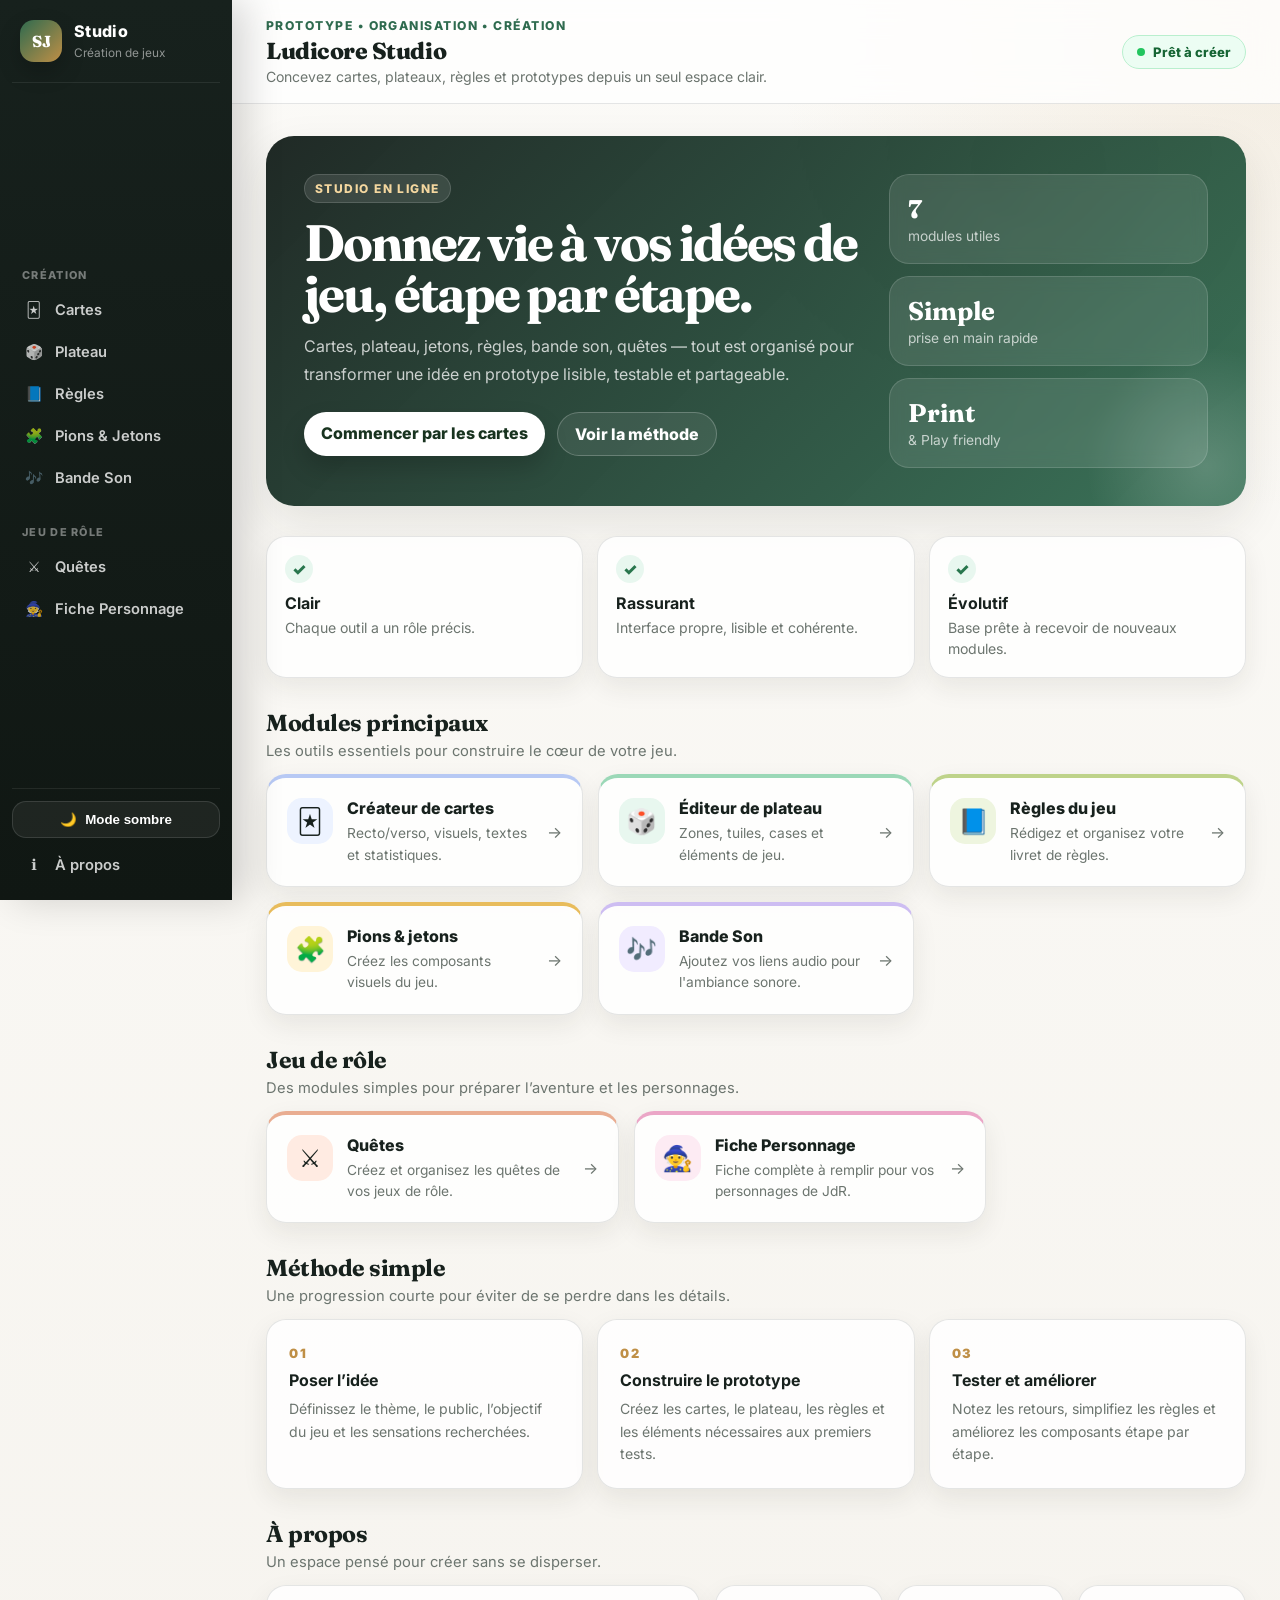
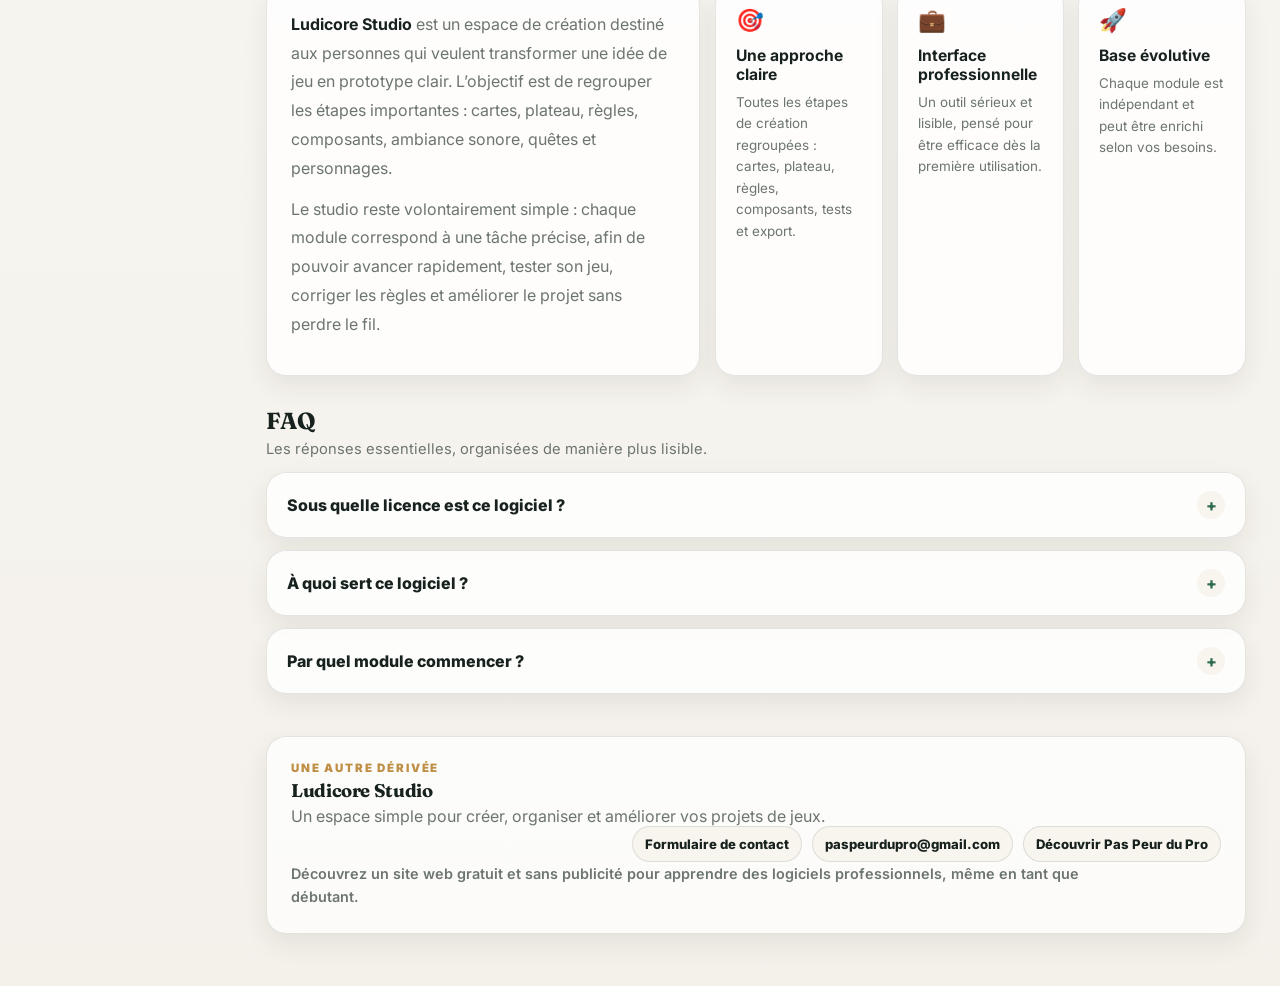
==== index.html @ c70ded51 "Update index.html" ====
<!DOCTYPE html>
<html lang="fr">
<head>
  <meta charset="UTF-8" />
  <meta name="viewport" content="width=device-width, initial-scale=1.0" />
  <title>Ludicore Studio</title>
  <link rel="preconnect" href="https://fonts.googleapis.com">
  <link rel="preconnect" href="https://fonts.gstatic.com" crossorigin>
  <link href="https://fonts.googleapis.com/css2?family=Inter:wght@400;500;600;700;800&family=Fraunces:opsz,wght@9..144,700;9..144,800&display=swap" rel="stylesheet">
  <link rel="stylesheet" href="styles.css" />
  <meta name="google-site-verification" content="kxkJMP9SgLSAZw9FmZPAkuLlCYg9wTXwpLGM2TzsNGc" />

</head>
<body>
  <div class="app-shell">
    <aside class="sidebar" aria-label="Navigation principale">
      <div class="sidebar-brand">
        <div class="brand-mark">SJ</div>
        <div>
          <span class="brand-label">Studio</span>
          <small>Création de jeux</small>
        </div>
      </div>

      <nav class="sidebar-nav">
        <span class="nav-label">Création</span>
        <a href="carte.html" class="nav-item"><span class="nav-icon">🃏</span><span>Cartes</span></a>
        <a href="Map.html" class="nav-item"><span class="nav-icon">🎲</span><span>Plateau</span></a>
        <a href="rules.html" class="nav-item"><span class="nav-icon">📘</span><span>Règles</span></a>
        <a href="token.html" class="nav-item"><span class="nav-icon">🧩</span><span>Pions & Jetons</span></a>
        <a href="sound.html" class="nav-item"><span class="nav-icon">🎶</span><span>Bande Son</span></a>

        <span class="nav-label nav-label-spaced">Jeu de rôle</span>
        <a href="quest.html" class="nav-item"><span class="nav-icon">⚔️</span><span>Quêtes</span></a>
        <a href="fiche_perso.html" class="nav-item"><span class="nav-icon">🧙</span><span>Fiche Personnage</span></a>
      </nav>

      <div class="sidebar-footer">
        <button class="theme-toggle" id="themeToggle" type="button" aria-label="Changer de thème">
          <span class="theme-toggle-icon">🌙</span>
          <span class="theme-toggle-text">Mode sombre</span>
        </button>
        <a href="#aboutSection" class="nav-item nav-item-footer"><span class="nav-icon">ℹ️</span><span>À propos</span></a>
      </div>
    </aside>

    <div class="main-area">
      <header class="topbar">
        <div class="topbar-left">
          <p class="topbar-kicker">Prototype • Organisation • Création</p>
          <h1 class="topbar-title">Ludicore Studio</h1>
          <p class="topbar-sub">Concevez cartes, plateaux, règles et prototypes depuis un seul espace clair.</p>
        </div>
        <div class="topbar-right">
          <div class="status-pill"><span class="status-dot"></span>Prêt à créer</div>
        </div>
      </header>

      <main class="workspace">
        <section class="hero-strip reveal">
          <div class="hero-text">
            <span class="eyebrow">Studio en ligne</span>
            <h2>Donnez vie à vos idées de jeu, étape par étape.</h2>
            <p>Cartes, plateau, jetons, règles, bande son, quêtes — tout est organisé pour transformer une idée en prototype lisible, testable et partageable.</p>
            <div class="hero-actions">
              <a href="carte.html" class="btn btn-primary">Commencer par les cartes</a>
              <a href="#methodSection" class="btn btn-secondary">Voir la méthode</a>
            </div>
          </div>
          <div class="hero-panel" aria-label="Résumé du studio">
            <div class="hero-panel-card">
              <strong>7</strong>
              <span>modules utiles</span>
            </div>
            <div class="hero-panel-card">
              <strong>Simple</strong>
              <span>prise en main rapide</span>
            </div>
            <div class="hero-panel-card">
              <strong>Print</strong>
              <span>&amp; Play friendly</span>
            </div>
          </div>
        </section>

        <section class="trust-row reveal" aria-label="Points forts">
          <article><span>✓</span><strong>Clair</strong><p>Chaque outil a un rôle précis.</p></article>
          <article><span>✓</span><strong>Rassurant</strong><p>Interface propre, lisible et cohérente.</p></article>
          <article><span>✓</span><strong>Évolutif</strong><p>Base prête à recevoir de nouveaux modules.</p></article>
        </section>

        <section class="module-grid reveal">
          <div class="section-heading">
            <h3 class="section-title">Modules principaux</h3>
            <p>Les outils essentiels pour construire le cœur de votre jeu.</p>
          </div>
          <div class="cards-row">
            <a href="carte.html" class="module-card mod-blue"><div class="mod-icon">🃏</div><div class="mod-body"><strong>Créateur de cartes</strong><p>Recto/verso, visuels, textes et statistiques.</p></div><span class="mod-arrow">→</span></a>
            <a href="Map.html" class="module-card mod-teal"><div class="mod-icon">🎲</div><div class="mod-body"><strong>Éditeur de plateau</strong><p>Zones, tuiles, cases et éléments de jeu.</p></div><span class="mod-arrow">→</span></a>
            <a href="rules.html" class="module-card mod-green"><div class="mod-icon">📘</div><div class="mod-body"><strong>Règles du jeu</strong><p>Rédigez et organisez votre livret de règles.</p></div><span class="mod-arrow">→</span></a>
            <a href="token.html" class="module-card mod-amber"><div class="mod-icon">🧩</div><div class="mod-body"><strong>Pions &amp; jetons</strong><p>Créez les composants visuels du jeu.</p></div><span class="mod-arrow">→</span></a>
            <a href="sound.html" class="module-card mod-purple"><div class="mod-icon">🎶</div><div class="mod-body"><strong>Bande Son</strong><p>Ajoutez vos liens audio pour l'ambiance sonore.</p></div><span class="mod-arrow">→</span></a>
          </div>
        </section>

        <section class="module-grid reveal">
          <div class="section-heading">
            <h3 class="section-title">Jeu de rôle</h3>
            <p>Des modules simples pour préparer l’aventure et les personnages.</p>
          </div>
          <div class="cards-row cards-row-jdr">
            <a href="quest.html" class="module-card mod-coral"><div class="mod-icon">⚔️</div><div class="mod-body"><strong>Quêtes</strong><p>Créez et organisez les quêtes de vos jeux de rôle.</p></div><span class="mod-arrow">→</span></a>
            <a href="fiche_perso.html" class="module-card mod-pink"><div class="mod-icon">🧙</div><div class="mod-body"><strong>Fiche Personnage</strong><p>Fiche complète à remplir pour vos personnages de JdR.</p></div><span class="mod-arrow">→</span></a>
          </div>
        </section>

        <section class="method-section reveal" id="methodSection">
          <div class="section-heading">
            <h3 class="section-title">Méthode simple</h3>
            <p>Une progression courte pour éviter de se perdre dans les détails.</p>
          </div>
          <div class="method-steps">
            <article><span>01</span><h4>Poser l’idée</h4><p>Définissez le thème, le public, l’objectif du jeu et les sensations recherchées.</p></article>
            <article><span>02</span><h4>Construire le prototype</h4><p>Créez les cartes, le plateau, les règles et les éléments nécessaires aux premiers tests.</p></article>
            <article><span>03</span><h4>Tester et améliorer</h4><p>Notez les retours, simplifiez les règles et améliorez les composants étape par étape.</p></article>
          </div>
        </section>

        <section class="about-section reveal" id="aboutSection">
          <div class="section-heading">
            <h3 class="section-title">À propos</h3>
            <p>Un espace pensé pour créer sans se disperser.</p>
          </div>
          <div class="about-layout">
            <div class="about-copy">
              <p><strong>Ludicore Studio</strong> est un espace de création destiné aux personnes qui veulent transformer une idée de jeu en prototype clair. L’objectif est de regrouper les étapes importantes : cartes, plateau, règles, composants, ambiance sonore, quêtes et personnages.</p>
              <p>Le studio reste volontairement simple : chaque module correspond à une tâche précise, afin de pouvoir avancer rapidement, tester son jeu, corriger les règles et améliorer le projet sans perdre le fil.</p>
            </div>
            <div class="about-cards">
              <article class="about-card"><div class="about-icon">🎯</div><h4>Une approche claire</h4><p>Toutes les étapes de création regroupées : cartes, plateau, règles, composants, tests et export.</p></article>
              <article class="about-card"><div class="about-icon">💼</div><h4>Interface professionnelle</h4><p>Un outil sérieux et lisible, pensé pour être efficace dès la première utilisation.</p></article>
              <article class="about-card"><div class="about-icon">🚀</div><h4>Base évolutive</h4><p>Chaque module est indépendant et peut être enrichi selon vos besoins.</p></article>
            </div>
          </div>
        </section>

        <section class="faq-section reveal" id="faqSection">
          <div class="section-heading">
            <h3 class="section-title">FAQ</h3>
            <p>Les réponses essentielles, organisées de manière plus lisible.</p>
          </div>

          <div class="faq-list">
            <details>
              <summary>Sous quelle licence est ce logiciel ?</summary>
              <div class="faq-content">
                <p><strong>Licence GPL (GNU General Public License).</strong></p>
                <p>Ce logiciel est distribué sous la licence GPL, une licence open source copyleft qui garantit les libertés suivantes :</p>
                <ul>
                  <li><strong>Utilisation :</strong> libre pour tout usage, y compris commercial.</li>
                  <li><strong>Modification :</strong> vous pouvez adapter le code à vos besoins.</li>
                  <li><strong>Redistribution :</strong> vous pouvez partager le logiciel, à condition que le code source reste accessible, que toute redistribution conserve la même licence GPL et que les mentions d’origine soient préservées.</li>
                </ul>
                <p><strong>Contrainte importante :</strong> il n’est pas possible d’intégrer ce code dans un projet propriétaire ou fermé sans publier son code source. Cette licence est idéale pour les projets qui veulent protéger la liberté du logiciel sur le long terme.</p>
              </div>
            </details>

            <details>
              <summary>À quoi sert ce logiciel ?</summary>
              <div class="faq-content">
                <p>Ce logiciel sert à créer ce dont vous avez besoin pour mettre en forme une idée de jeu de société, mais aussi pour noter et organiser des idées de quêtes pour de futurs jeux de rôle.</p>
                <p>Il comporte plusieurs modules : création de cartes de jeu, création de map, rédaction des règles, création de pions et jetons, bande son, quêtes et fiche personnage. Il peut servir pour une esquisse, un prototype, ou pourquoi pas pour une utilisation commerciale.</p>
              </div>
            </details>

            <details>
              <summary>Par quel module commencer ?</summary>
              <div class="faq-content">
                <p>Le plus simple est de commencer par les règles ou les cartes. Les règles donnent la structure du jeu, tandis que les cartes permettent de tester rapidement les idées principales.</p>
              </div>
            </details>
          </div>
        </section>

        <footer class="site-signature reveal">
          <div class="footer-card">
            <div class="footer-brand">
              <span class="footer-kicker">Une autre dérivée</span>
              <strong>Ludicore Studio</strong>
              <p>Un espace simple pour créer, organiser et améliorer vos projets de jeux.</p>
            </div>

            <div class="footer-links" aria-label="Liens utiles">
              <a href="https://forms.gle/heeTeyEHN59yxwr16" target="_blank" rel="noopener noreferrer">Formulaire de contact</a>
              <a href="mailto:paspeurdupro@gmail.com">paspeurdupro@gmail.com</a>
              <a href="https://pas-peur-du-pro.pages.dev" target="_blank" rel="noopener noreferrer">Découvrir Pas Peur du Pro</a>
            </div>

            <p class="footer-note">
              Découvrez un site web gratuit et sans publicité pour apprendre des logiciels professionnels, même en tant que débutant.
            </p>
          </div>
        </footer>
      </main>
    </div>
  </div>

  <script src="main.js"></script>
</body>
</html>
---- styles.css ----
:root {
  color-scheme: light;
  --bg-app: #f4f1eb;
  --bg-soft: #fbfaf7;
  --bg-sidebar: #17211d;
  --bg-sidebar-hover: rgba(255,255,255,0.08);
  --bg-sidebar-active: rgba(255,255,255,0.14);
  --text-sidebar: rgba(255,255,255,0.78);
  --text-sidebar-label: rgba(255,255,255,0.42);
  --brand: #2f6b4f;
  --brand-2: #bf8f46;
  --surface: #ffffff;
  --surface-2: #f8f5ef;
  --text: #17211d;
  --muted: #6c756f;
  --border: rgba(23,33,29,0.11);
  --shadow: 0 18px 45px rgba(43, 37, 29, 0.10);
  --shadow-soft: 0 10px 26px rgba(43, 37, 29, 0.08);
  --radius: 20px;
  --radius-sm: 13px;
  --sidebar-w: 232px;

  --mod-blue-bg: #edf3ff; --mod-blue-border: #b7c9f4;
  --mod-teal-bg: #e8f7ef; --mod-teal-border: #9bd8b7;
  --mod-green-bg: #eef5df; --mod-green-border: #bed38a;
  --mod-amber-bg: #fff4d8; --mod-amber-border: #e8bc5c;
  --mod-purple-bg: #f1ecff; --mod-purple-border: #cdbdf2;
  --mod-coral-bg: #ffebe2; --mod-coral-border: #e9ad91;
  --mod-pink-bg: #fdebf3; --mod-pink-border: #eba6c7;
}

body.dark {
  color-scheme: dark;
  --bg-app: #0f1513;
  --bg-soft: #131c18;
  --bg-sidebar: #0b100e;
  --bg-sidebar-hover: rgba(255,255,255,0.09);
  --bg-sidebar-active: rgba(255,255,255,0.16);
  --surface: #17211d;
  --surface-2: #1d2924;
  --text: #eef4ef;
  --muted: #a7b4ad;
  --border: rgba(238,244,239,0.10);
  --shadow: 0 18px 45px rgba(0,0,0,0.24);
  --shadow-soft: 0 10px 26px rgba(0,0,0,0.18);
}

* { box-sizing: border-box; margin: 0; padding: 0; }
html { scroll-behavior: smooth; }
body {
  font-family: 'Inter', system-ui, sans-serif;
  background:
    radial-gradient(circle at top right, rgba(191,143,70,0.12), transparent 32rem),
    linear-gradient(180deg, var(--bg-soft), var(--bg-app));
  color: var(--text);
  min-height: 100vh;
  transition: background-color .3s ease, color .3s ease;
}
a { color: inherit; }

.app-shell { display: flex; min-height: 100vh; }

.sidebar {
  width: var(--sidebar-w);
  background: linear-gradient(180deg, var(--bg-sidebar), #101713);
  display: flex;
  flex-direction: column;
  padding: 20px 12px 16px;
  position: fixed;
  inset: 0 auto 0 0;
  z-index: 100;
  overflow-y: auto;
  box-shadow: 14px 0 36px rgba(0,0,0,0.16);
}

.sidebar-brand {
  display: flex;
  align-items: center;
  gap: 12px;
  padding: 0 8px 20px;
  border-bottom: 1px solid rgba(255,255,255,0.08);
  margin-bottom: 16px;
}
.brand-mark {
  width: 42px; height: 42px;
  background: linear-gradient(135deg, var(--brand), var(--brand-2));
  border-radius: 14px;
  display: grid; place-items: center;
  font-family: 'Fraunces', serif;
  font-weight: 800;
  color: white;
  box-shadow: 0 10px 22px rgba(0,0,0,.22);
}
.brand-label { display: block; font-weight: 800; color: white; letter-spacing: .02em; }
.sidebar-brand small { color: rgba(255,255,255,.52); font-size: .74rem; }

.sidebar-nav {
  flex: 1;
  display: flex;
  flex-direction: column;
  justify-content: center;
  gap: 4px;
}
.nav-label {
  font-size: .68rem;
  font-weight: 800;
  letter-spacing: .12em;
  text-transform: uppercase;
  color: var(--text-sidebar-label);
  padding: 8px 10px 5px;
}
.nav-label-spaced { margin-top: 16px; }
.nav-item {
  display: flex;
  align-items: center;
  gap: 10px;
  padding: 10px 11px;
  border-radius: 13px;
  color: var(--text-sidebar);
  text-decoration: none;
  font-size: .92rem;
  font-weight: 600;
  position: relative;
  transition: transform .2s ease, background .2s ease, color .2s ease;
}
.nav-item::before {
  content: '';
  width: 3px; height: 0;
  border-radius: 10px;
  background: var(--brand-2);
  position: absolute;
  left: 0;
  transition: height .2s ease;
}
.nav-item:hover, .nav-item.active { background: var(--bg-sidebar-hover); color: white; transform: translateX(3px); }
.nav-item:hover::before, .nav-item.active::before { height: 50%; }
.nav-icon { width: 22px; text-align: center; }
.sidebar-footer { border-top: 1px solid rgba(255,255,255,0.08); padding-top: 12px; }
.theme-toggle {
  width: 100%;
  border: 1px solid rgba(255,255,255,.12);
  background: rgba(255,255,255,.06);
  color: white;
  border-radius: 14px;
  padding: 10px 12px;
  display: flex;
  justify-content: center;
  gap: 8px;
  font-weight: 700;
  cursor: pointer;
  transition: transform .2s ease, background .2s ease;
}
.theme-toggle:hover { transform: translateY(-1px); background: rgba(255,255,255,.10); }
.nav-item-footer { margin-top: 8px; }

.main-area { margin-left: var(--sidebar-w); flex: 1; min-height: 100vh; }
.topbar {
  background: rgba(255,255,255,.78);
  backdrop-filter: blur(16px);
  border-bottom: 1px solid var(--border);
  padding: 18px 34px;
  display: flex; align-items: center; justify-content: space-between; gap: 18px;
  position: sticky; top: 0; z-index: 50;
}
body.dark .topbar { background: rgba(23,33,29,.78); }
.topbar-kicker { color: var(--brand); font-weight: 800; font-size: .76rem; text-transform: uppercase; letter-spacing: .12em; margin-bottom: 3px; }
.topbar-title { font-family: 'Fraunces', serif; font-weight: 800; font-size: 1.45rem; letter-spacing: -.02em; }
.topbar-sub { margin-top: 3px; color: var(--muted); font-size: .88rem; }
.status-pill {
  display: inline-flex; align-items: center; gap: 8px;
  padding: 8px 14px; background: #ecfdf3; border: 1px solid #b9efce;
  border-radius: 999px; font-size: .82rem; font-weight: 800; color: #166534;
}
.status-dot { width: 8px; height: 8px; border-radius: 50%; background: #22c55e; animation: pulse 2s ease-in-out infinite; }
@keyframes pulse { 0%,100%{opacity:1; transform:scale(1)} 50%{opacity:.45; transform:scale(.82)} }

.workspace { padding: 32px 34px 52px; display: flex; flex-direction: column; gap: 30px; }
.hero-strip {
  background:
    linear-gradient(135deg, rgba(23,33,29,.96), rgba(47,107,79,.94)),
    radial-gradient(circle at 80% 10%, rgba(191,143,70,.35), transparent 18rem);
  border-radius: 28px;
  padding: 38px;
  display: grid;
  grid-template-columns: 1.4fr .8fr;
  gap: 26px;
  color: white;
  overflow: hidden;
  position: relative;
  box-shadow: var(--shadow);
}
.hero-strip::after {
  content:''; position:absolute; inset:auto -90px -90px auto; width:260px; height:260px;
  background: radial-gradient(circle, rgba(255,255,255,.18), transparent 65%);
  animation: softFloat 7s ease-in-out infinite;
}
@keyframes softFloat { 0%,100%{ transform: translateY(0) } 50%{ transform: translateY(-14px) } }
.eyebrow { display:inline-flex; background: rgba(255,255,255,.11); border:1px solid rgba(255,255,255,.14); color:#f4d79f; font-size:.75rem; font-weight:800; letter-spacing:.12em; text-transform:uppercase; padding:6px 10px; border-radius:999px; margin-bottom:14px; }
.hero-text h2 { font-family:'Fraunces', serif; font-size: clamp(2rem,4vw,3.5rem); line-height:1; letter-spacing:-.04em; max-width: 780px; }
.hero-text p { margin-top: 14px; color: rgba(255,255,255,.76); line-height:1.7; max-width: 63ch; }
.hero-actions { margin-top: 24px; display:flex; flex-wrap:wrap; gap:12px; }
.btn { text-decoration:none; border-radius: 999px; padding: 11px 17px; font-weight:800; transition: transform .2s ease, box-shadow .2s ease, background .2s ease; }
.btn:hover { transform: translateY(-2px); }
.btn-primary { background:#fff; color:#18331f; box-shadow: 0 12px 24px rgba(0,0,0,.18); }
.btn-secondary { border:1px solid rgba(255,255,255,.22); color:#fff; background: rgba(255,255,255,.08); }
.hero-panel { display:grid; gap:12px; align-content:center; z-index:1; }
.hero-panel-card { background: rgba(255,255,255,.10); border: 1px solid rgba(255,255,255,.14); border-radius: 20px; padding: 18px; backdrop-filter: blur(8px); }
.hero-panel-card strong { display:block; font-family:'Fraunces', serif; font-size:1.6rem; }
.hero-panel-card span { color: rgba(255,255,255,.70); font-size:.86rem; }

.section-heading { margin-bottom: 14px; }
.section-title { font-family:'Fraunces', serif; font-size:1.45rem; letter-spacing:-.02em; }
.section-heading p { margin-top:5px; color:var(--muted); font-size:.92rem; }

.trust-row { display:grid; grid-template-columns: repeat(3,1fr); gap:14px; }
.trust-row article, .about-card, .method-steps article, .faq-list details, .module-card, .about-copy {
  background: rgba(255,255,255,.82);
  border: 1px solid var(--border);
  border-radius: var(--radius);
  box-shadow: var(--shadow-soft);
}
body.dark .trust-row article, body.dark .about-card, body.dark .method-steps article, body.dark .faq-list details, body.dark .module-card, body.dark .about-copy { background: rgba(23,33,29,.82); }
.trust-row article { padding: 18px; }
.trust-row span { width:28px; height:28px; display:grid; place-items:center; border-radius:50%; background:#e8f7ef; color:#28764d; font-weight:900; margin-bottom:10px; }
.trust-row strong { display:block; margin-bottom:4px; }
.trust-row p { color:var(--muted); font-size:.88rem; line-height:1.5; }

.cards-row { display:grid; grid-template-columns: repeat(auto-fill,minmax(240px,1fr)); gap:15px; }
.cards-row-jdr { grid-template-columns: repeat(auto-fit,minmax(280px,1fr)); max-width: 720px; }
.module-card { text-decoration:none; color:var(--text); padding:20px; display:flex; align-items:flex-start; gap:14px; position:relative; overflow:hidden; transition: transform .22s ease, box-shadow .22s ease, border-color .22s ease; }
.module-card:hover { transform: translateY(-5px); box-shadow: 0 22px 48px rgba(43,37,29,.14); }
.module-card::after { content:''; position:absolute; inset:0; background: linear-gradient(120deg, transparent, rgba(255,255,255,.35), transparent); transform: translateX(-120%); transition: transform .6s ease; }
.module-card:hover::after { transform: translateX(120%); }
.mod-icon { font-size:1.55rem; width:46px; height:46px; display:grid; place-items:center; border-radius:15px; flex-shrink:0; }
.mod-body { flex:1; z-index:1; }
.mod-body strong { display:block; font-weight:800; margin-bottom:5px; }
.mod-body p { color:var(--muted); font-size:.86rem; line-height:1.55; }
.mod-arrow { align-self:center; color:var(--muted); transition: transform .2s ease; z-index:1; }
.module-card:hover .mod-arrow { transform: translateX(4px); }
.mod-blue { border-top:4px solid var(--mod-blue-border); } .mod-blue .mod-icon{background:var(--mod-blue-bg)}
.mod-teal { border-top:4px solid var(--mod-teal-border); } .mod-teal .mod-icon{background:var(--mod-teal-bg)}
.mod-green{ border-top:4px solid var(--mod-green-border);} .mod-green .mod-icon{background:var(--mod-green-bg)}
.mod-amber{ border-top:4px solid var(--mod-amber-border);} .mod-amber .mod-icon{background:var(--mod-amber-bg)}
.mod-purple{ border-top:4px solid var(--mod-purple-border);} .mod-purple .mod-icon{background:var(--mod-purple-bg)}
.mod-coral{ border-top:4px solid var(--mod-coral-border);} .mod-coral .mod-icon{background:var(--mod-coral-bg)}
.mod-pink{ border-top:4px solid var(--mod-pink-border);} .mod-pink .mod-icon{background:var(--mod-pink-bg)}

.method-steps { display:grid; grid-template-columns: repeat(3,1fr); gap:14px; }
.method-steps article { padding: 22px; }
.method-steps span { color: var(--brand-2); font-weight:900; letter-spacing:.12em; font-size:.8rem; }
.method-steps h4 { margin: 8px 0; font-size:1rem; }
.method-steps p { color:var(--muted); line-height:1.6; font-size:.88rem; }

.about-layout { display:grid; grid-template-columns: .9fr 1.1fr; gap:15px; }
.about-copy { padding: 24px; }
.about-copy p { color:var(--muted); line-height:1.8; margin-bottom:12px; }
.about-copy strong { color:var(--text); }
.about-cards { display:grid; grid-template-columns: repeat(3,1fr); gap:14px; }
.about-card { padding:20px; transition: transform .2s ease; }
.about-card:hover { transform: translateY(-3px); }
.about-icon { font-size:1.4rem; margin-bottom:12px; }
.about-card h4 { font-size:.98rem; margin-bottom:8px; }
.about-card p { color:var(--muted); font-size:.84rem; line-height:1.6; }

.faq-list { display:grid; gap:12px; }
.faq-list details { padding: 0; overflow:hidden; transition: transform .2s ease, box-shadow .2s ease; }
.faq-list details:hover { transform: translateY(-2px); }
.faq-list summary { cursor:pointer; list-style:none; padding:18px 20px; font-weight:800; display:flex; align-items:center; justify-content:space-between; gap:16px; }
.faq-list summary::-webkit-details-marker { display:none; }
.faq-list summary::after { content:'+'; width:28px; height:28px; border-radius:50%; display:grid; place-items:center; background:var(--surface-2); color:var(--brand); transition: transform .2s ease; }
.faq-list details[open] summary::after { transform: rotate(45deg); }
.faq-content { padding: 0 20px 20px; color:var(--muted); line-height:1.75; animation: faqOpen .22s ease; }
@keyframes faqOpen { from{opacity:0; transform:translateY(-6px)} to{opacity:1; transform:translateY(0)} }
.faq-content ul { padding-left: 20px; margin: 8px 0; }
.faq-content strong { color:var(--text); }

.site-signature {
  margin-top: 12px;
  padding: 24px;
  color: var(--muted);
  background: rgba(255,255,255,.72);
  border: 1px solid var(--border);
  border-radius: var(--radius);
  box-shadow: var(--shadow-soft);
}
body.dark .site-signature { background: rgba(23,33,29,.72); }
.site-signature::before,
.site-signature::after { content: none; }
.footer-inner {
  display: grid;
  grid-template-columns: 1fr auto;
  gap: 14px 22px;
  align-items: center;
}
.footer-brand { display: grid; gap: 4px; }
.footer-kicker {
  color: var(--brand-2);
  font-size: .72rem;
  font-weight: 900;
  letter-spacing: .16em;
  text-transform: uppercase;
}
.footer-brand strong {
  color: var(--text);
  font-family: 'Fraunces', serif;
  font-size: 1.15rem;
  letter-spacing: -.02em;
}
.footer-links {
  display: flex;
  flex-wrap: wrap;
  justify-content: flex-end;
  gap: 10px;
}
.footer-links a {
  display: inline-flex;
  align-items: center;
  min-height: 36px;
  padding: 8px 12px;
  border-radius: 999px;
  background: var(--surface-2);
  border: 1px solid var(--border);
  color: var(--text);
  text-decoration: none;
  font-size: .82rem;
  font-weight: 800;
  letter-spacing: 0;
  text-transform: none;
  transition: transform .2s ease, border-color .2s ease, background .2s ease;
}
.footer-links a:hover {
  transform: translateY(-2px);
  border-color: rgba(191,143,70,.55);
  background: rgba(191,143,70,.12);
}
.footer-note {
  grid-column: 1 / -1;
  max-width: 820px;
  font-size: .9rem;
  line-height: 1.65;
  letter-spacing: 0;
  text-transform: none;
  font-weight: 600;
}
@media (max-width: 760px) {
  .footer-inner { grid-template-columns: 1fr; }
  .footer-links { justify-content: flex-start; }
}
.reveal { opacity: 0; transform: translateY(18px); transition: opacity .7s ease, transform .7s ease; }
.reveal.is-visible { opacity: 1; transform: translateY(0); }

@media (prefers-reduced-motion: reduce) {
  *, *::before, *::after { animation: none !important; transition: none !important; scroll-behavior: auto !important; }
  .reveal { opacity:1; transform:none; }
}

@media (max-width: 980px) {
  :root { --sidebar-w: 0px; }
  .sidebar { position: static; width:100%; height:auto; padding:14px; }
  .app-shell { display:block; }
  .sidebar-nav { justify-content:flex-start; flex-direction:row; overflow-x:auto; padding:8px 0; }
  .nav-label { display:none; }
  .sidebar-footer { display:flex; gap:10px; }
  .main-area { margin-left:0; }
  .topbar { position:static; padding:16px; }
  .workspace { padding:20px 16px 40px; }
  .hero-strip, .about-layout { grid-template-columns:1fr; }
  .trust-row, .method-steps, .about-cards { grid-template-columns:1fr; }
}

@media (max-width: 620px) {
  .topbar { align-items:flex-start; flex-direction:column; }
  .hero-strip { padding:26px; border-radius:22px; }
  .hero-panel { grid-template-columns:1fr; }
  .cards-row, .cards-row-jdr { grid-template-columns:1fr; }
}
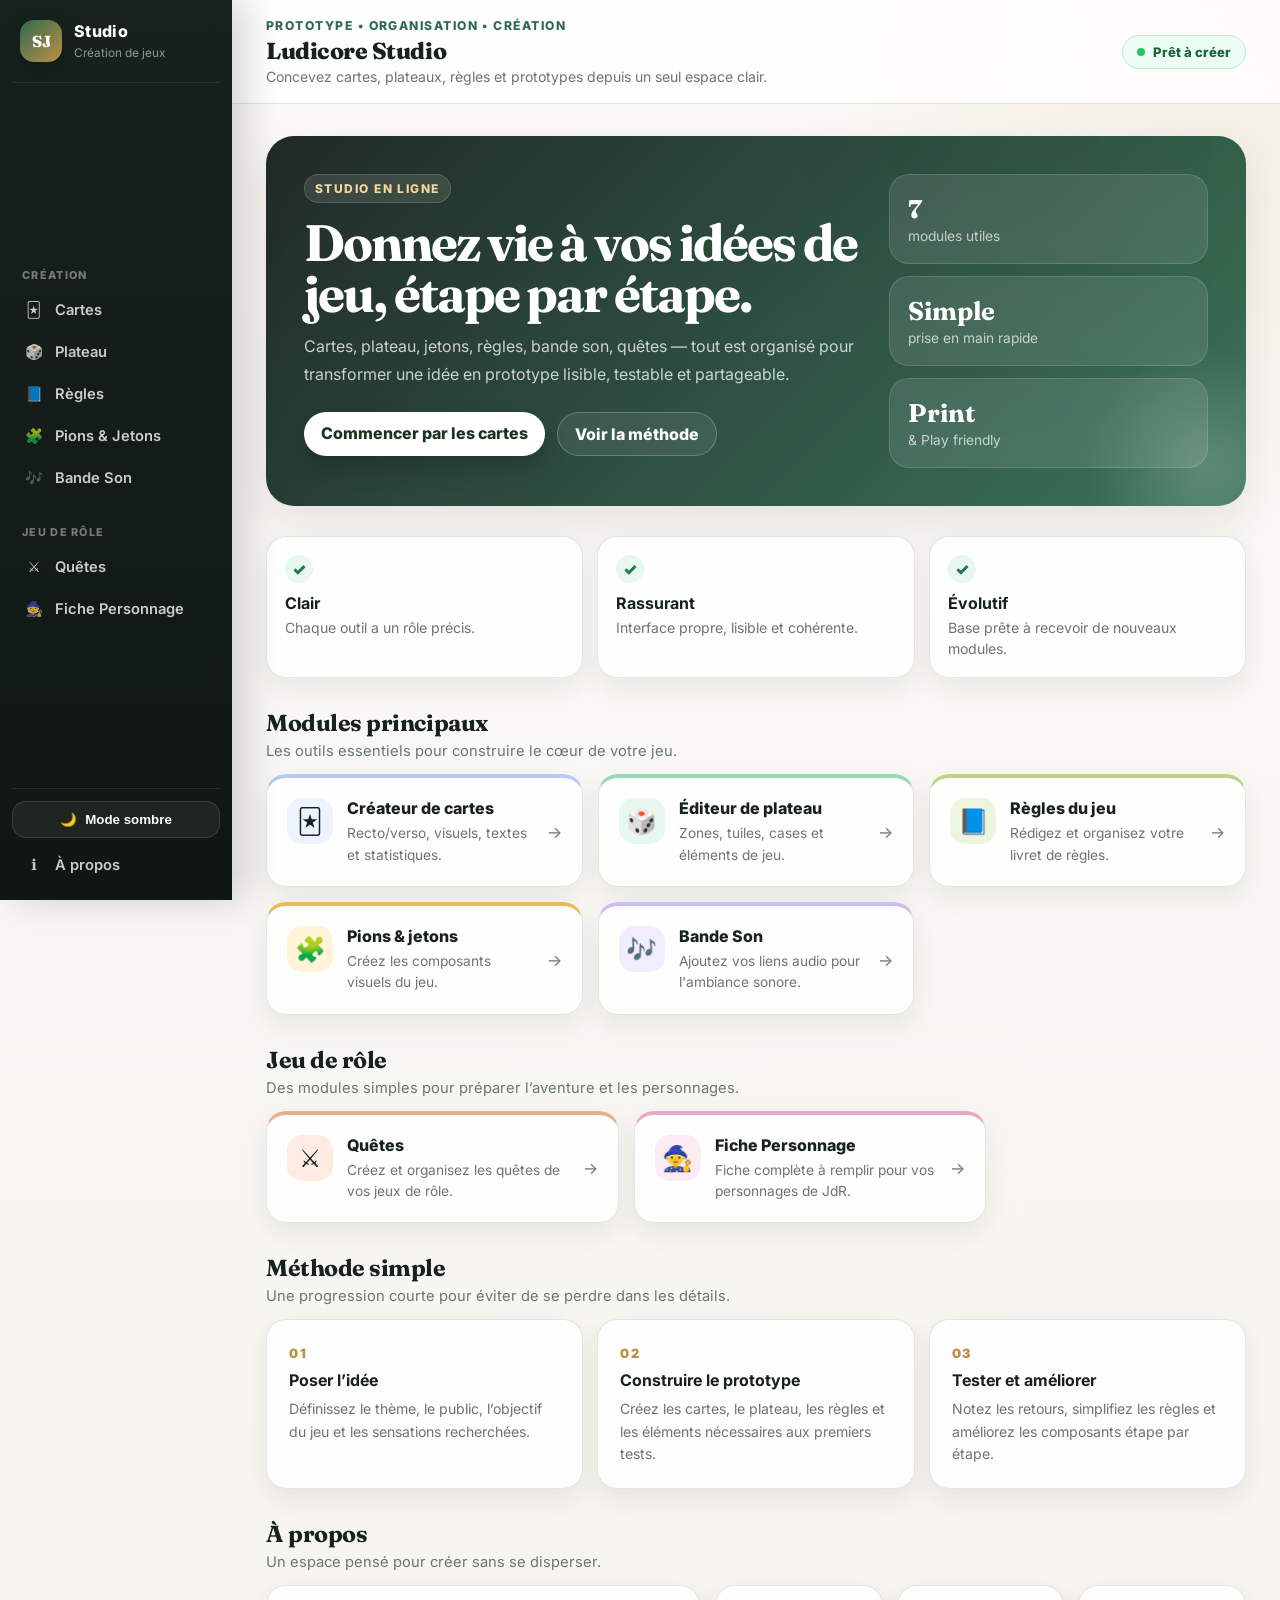
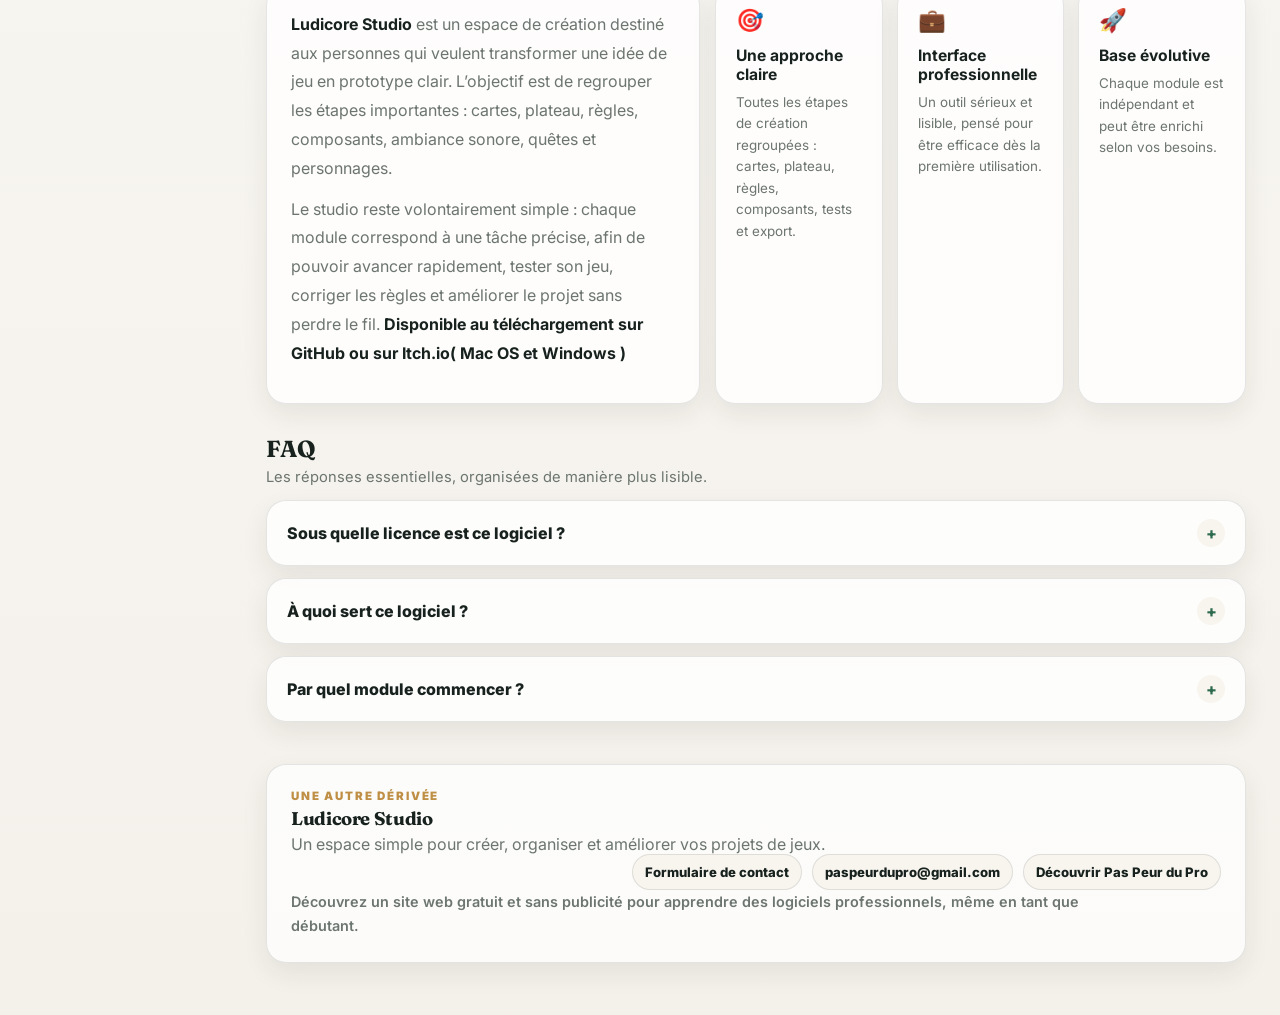
==== commit aa940276: "Update about section with download information Added a note about availability for download on GitHu" ====
--- a/index.html
+++ b/index.html
@@ -134,7 +134,7 @@
           <div class="about-layout">
             <div class="about-copy">
               <p><strong>Ludicore Studio</strong> est un espace de création destiné aux personnes qui veulent transformer une idée de jeu en prototype clair. L’objectif est de regrouper les étapes importantes : cartes, plateau, règles, composants, ambiance sonore, quêtes et personnages.</p>
-              <p>Le studio reste volontairement simple : chaque module correspond à une tâche précise, afin de pouvoir avancer rapidement, tester son jeu, corriger les règles et améliorer le projet sans perdre le fil.</p>
+              <p>Le studio reste volontairement simple : chaque module correspond à une tâche précise, afin de pouvoir avancer rapidement, tester son jeu, corriger les règles et améliorer le projet sans perdre le fil. <strong>Disponible au téléchargement sur GitHub ou sur Itch.io( Mac OS et Windows ) </strong></p>
             </div>
             <div class="about-cards">
               <article class="about-card"><div class="about-icon">🎯</div><h4>Une approche claire</h4><p>Toutes les étapes de création regroupées : cartes, plateau, règles, composants, tests et export.</p></article>
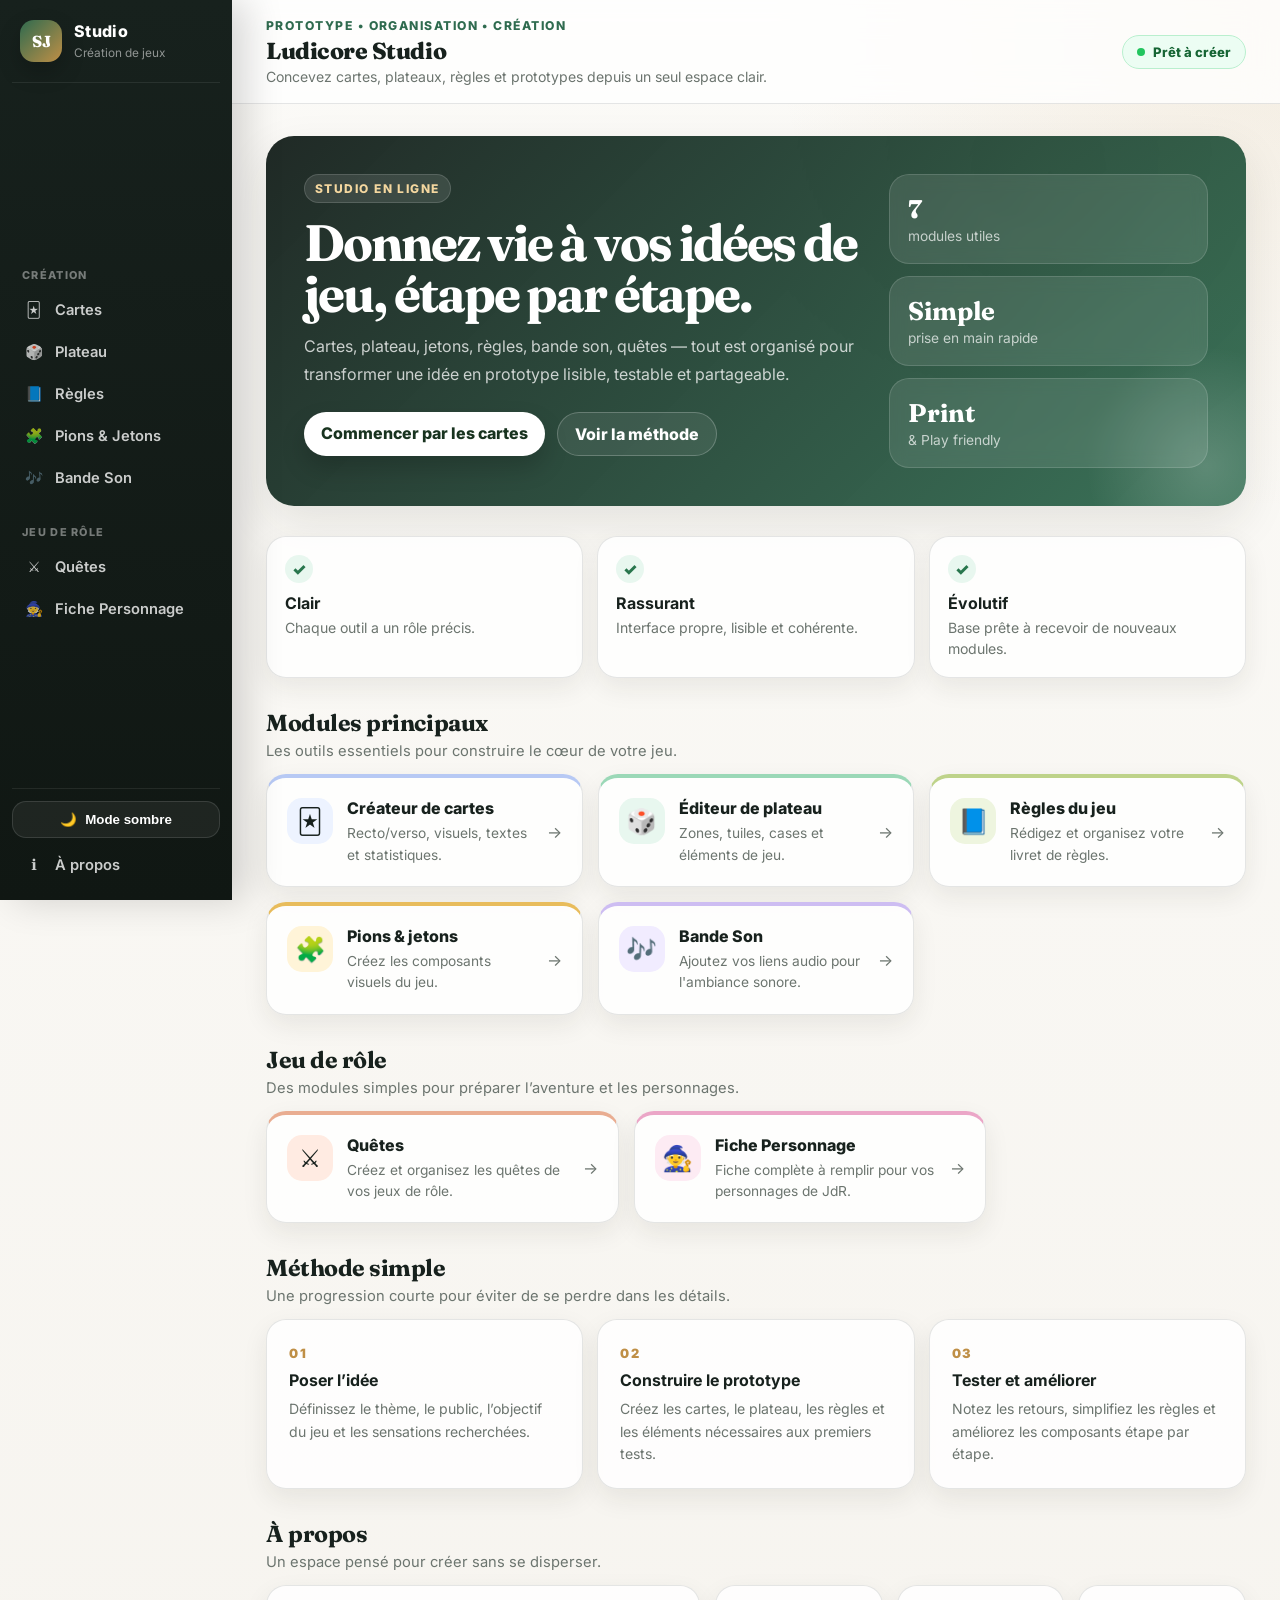
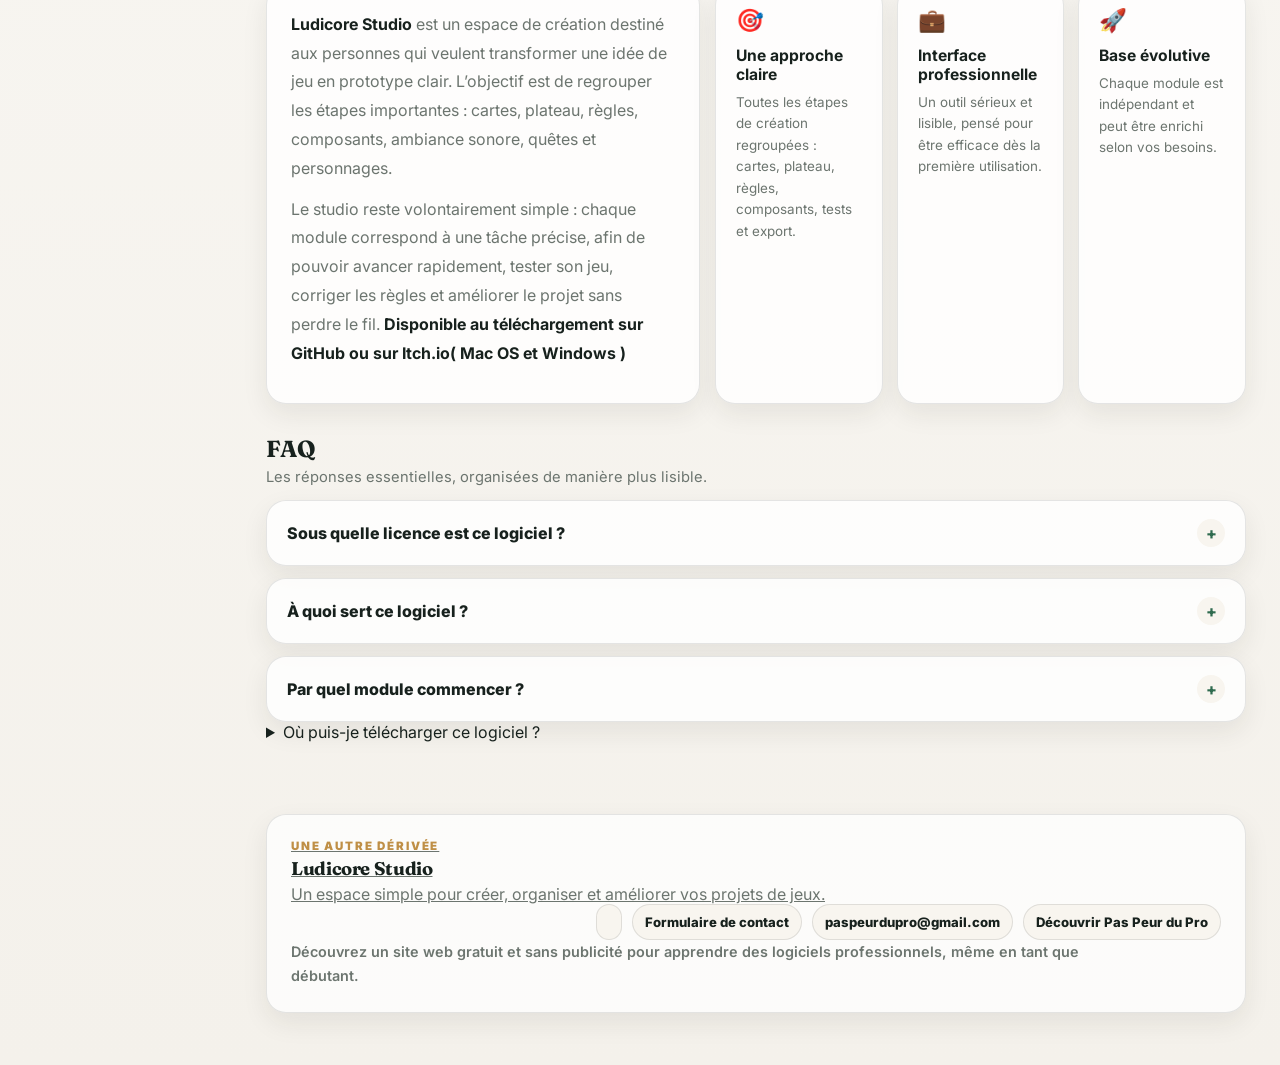
==== commit 12f2557e: "Add FAQ section for software download information Added a new FAQ section about software download op" ====
--- a/index.html
+++ b/index.html
@@ -180,8 +180,16 @@
               </div>
             </details>
           </div>
-        </section>
-
+      
+<details>
+<summary> Où puis-je télécharger ce logiciel ? </summary>
+  <div class="faq-centent">
+    <p> Ce logiciel est disponible au téléchargement pour Mac OS et Windows, sur <a href="https://patone2a.itch.io/ludicore-studio" Itch.io</a> ou encore sur <a href="https://github.com/Patone2B/Ludicore_studio.git"Github" </p>
+  </div>
+</section>
+
+  
+</details>
         <footer class="site-signature reveal">
           <div class="footer-card">
             <div class="footer-brand">
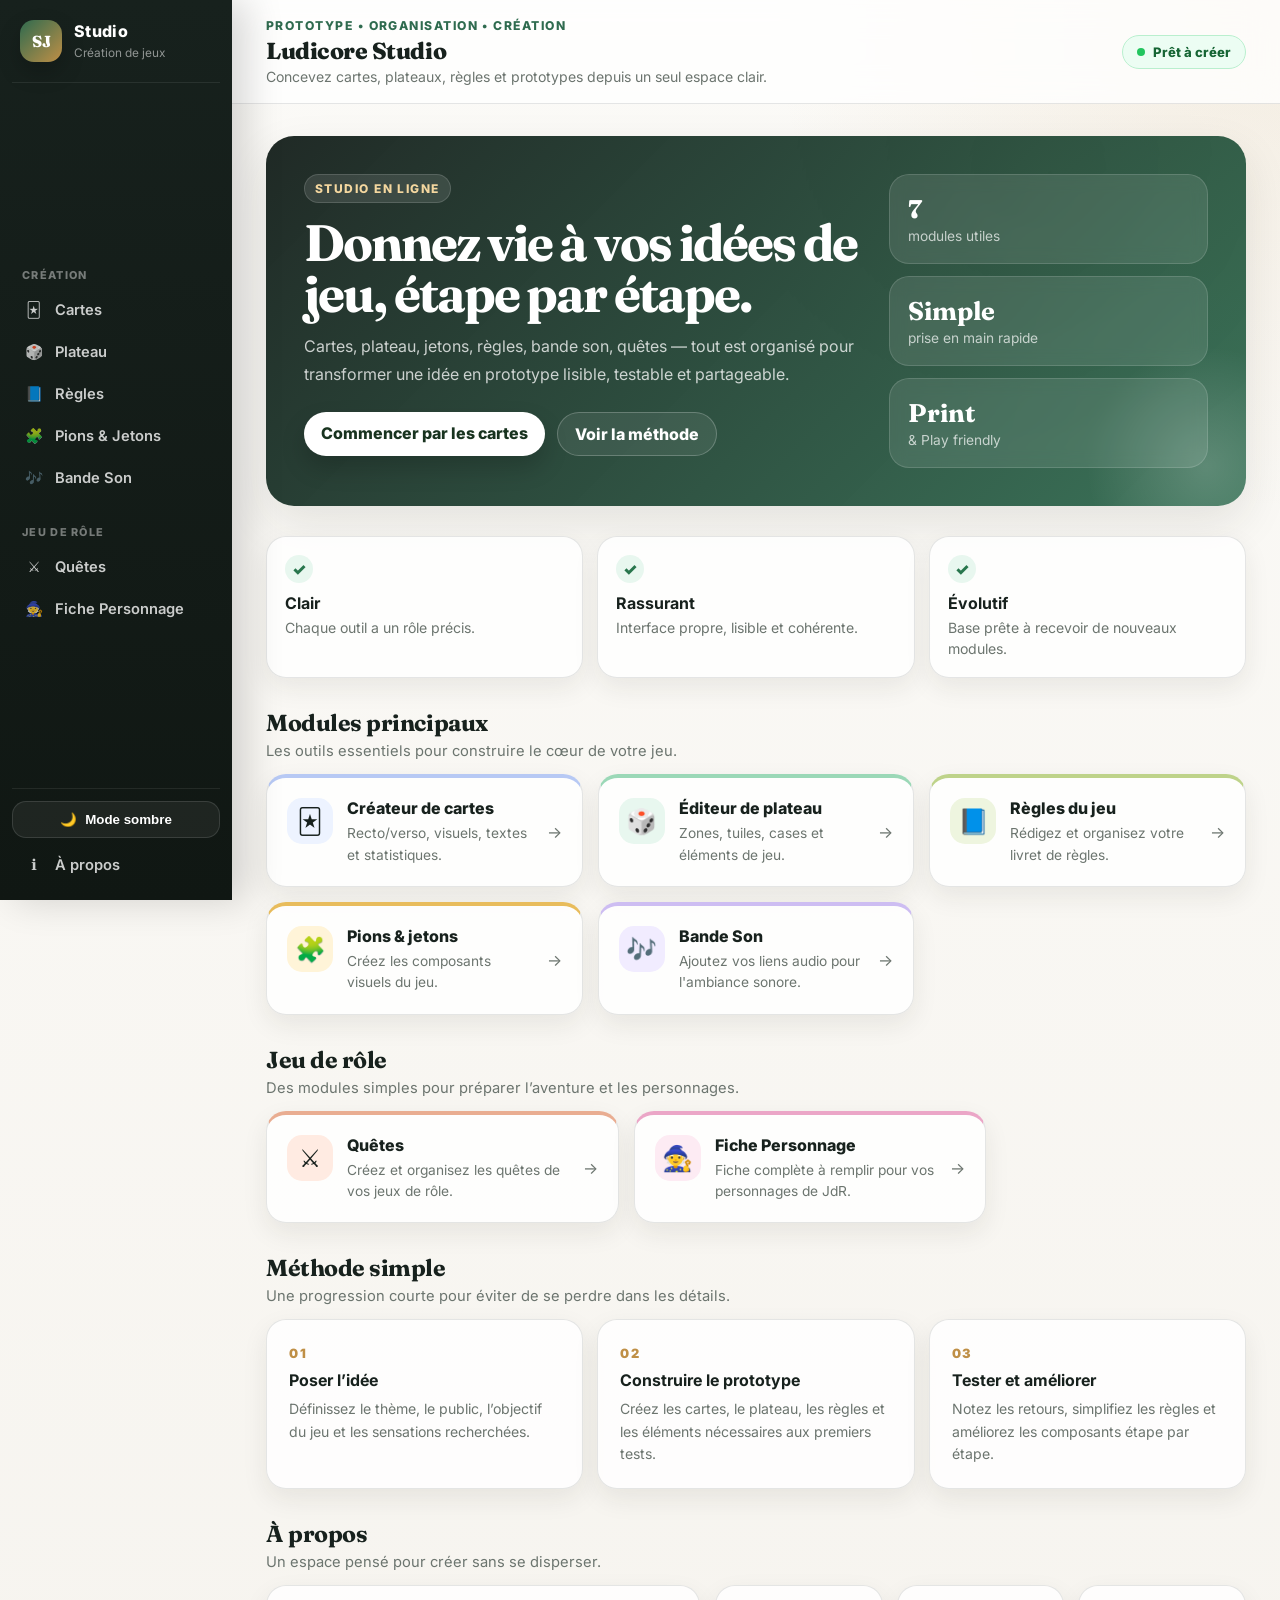
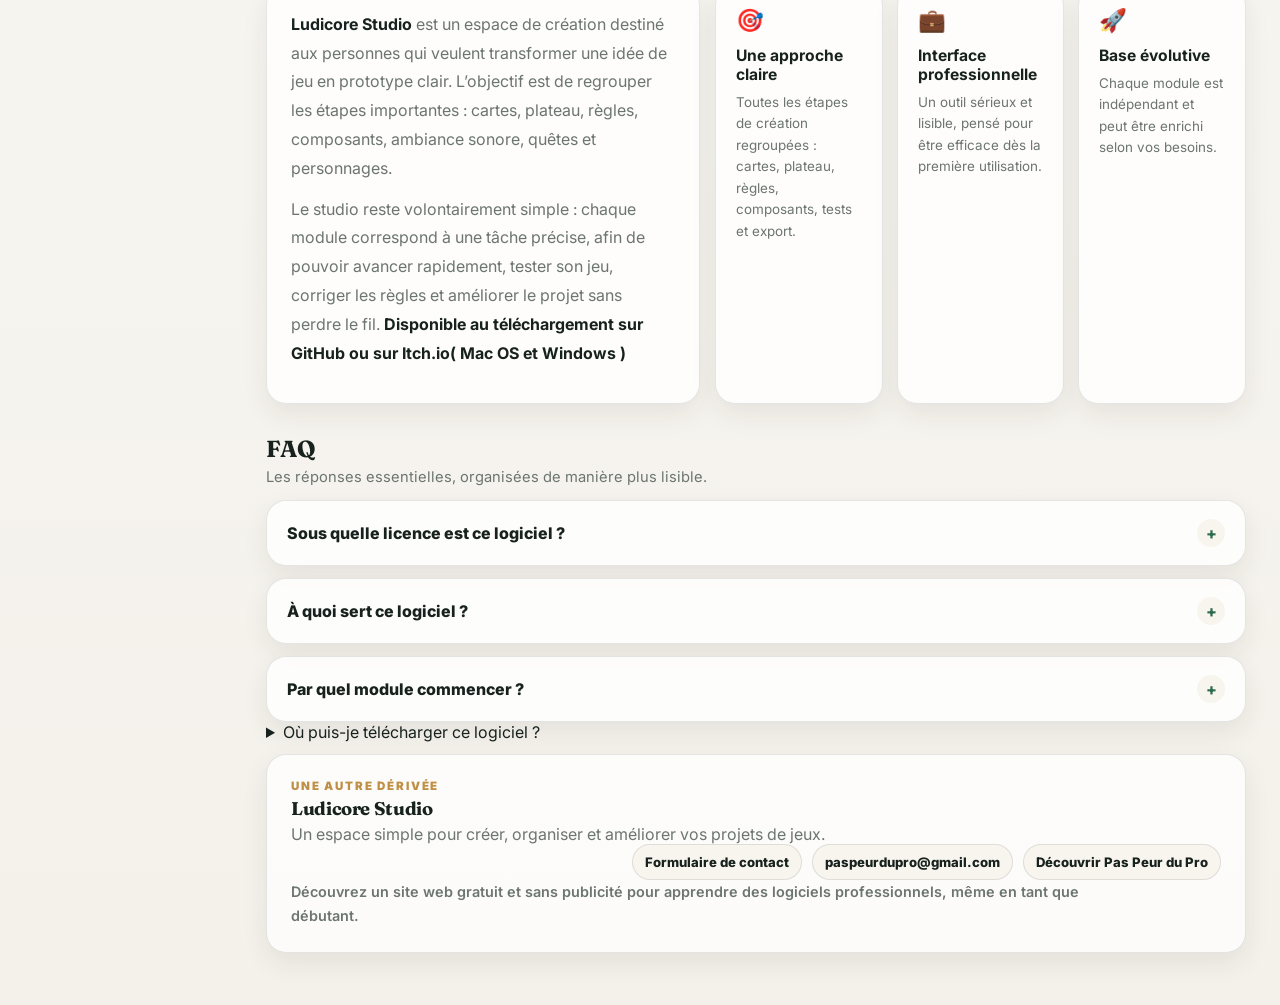
==== commit d80aec79: "Update index.html" ====
--- a/index.html
+++ b/index.html
@@ -182,11 +182,16 @@
           </div>
       
 <details>
-<summary> Où puis-je télécharger ce logiciel ? </summary>
-  <div class="faq-centent">
-    <p> Ce logiciel est disponible au téléchargement pour Mac OS et Windows, sur <a href="https://patone2a.itch.io/ludicore-studio" Itch.io</a> ou encore sur <a href="https://github.com/Patone2B/Ludicore_studio.git"Github" </p>
+  <summary>Où puis-je télécharger ce logiciel ?</summary>
+  <div class="faq-content">
+    <p>
+      Ce logiciel est disponible au téléchargement pour Mac OS et Windows, sur 
+      <a href="https://patone2a.itch.io/ludicore-studio" target="_blank" rel="noopener noreferrer">Itch.io</a> 
+      ou encore sur 
+      <a href="https://github.com/Patone2B/Ludicore_studio" target="_blank" rel="noopener noreferrer">GitHub</a>.
+    </p>
   </div>
-</section>
+</details>
 
   
 </details>
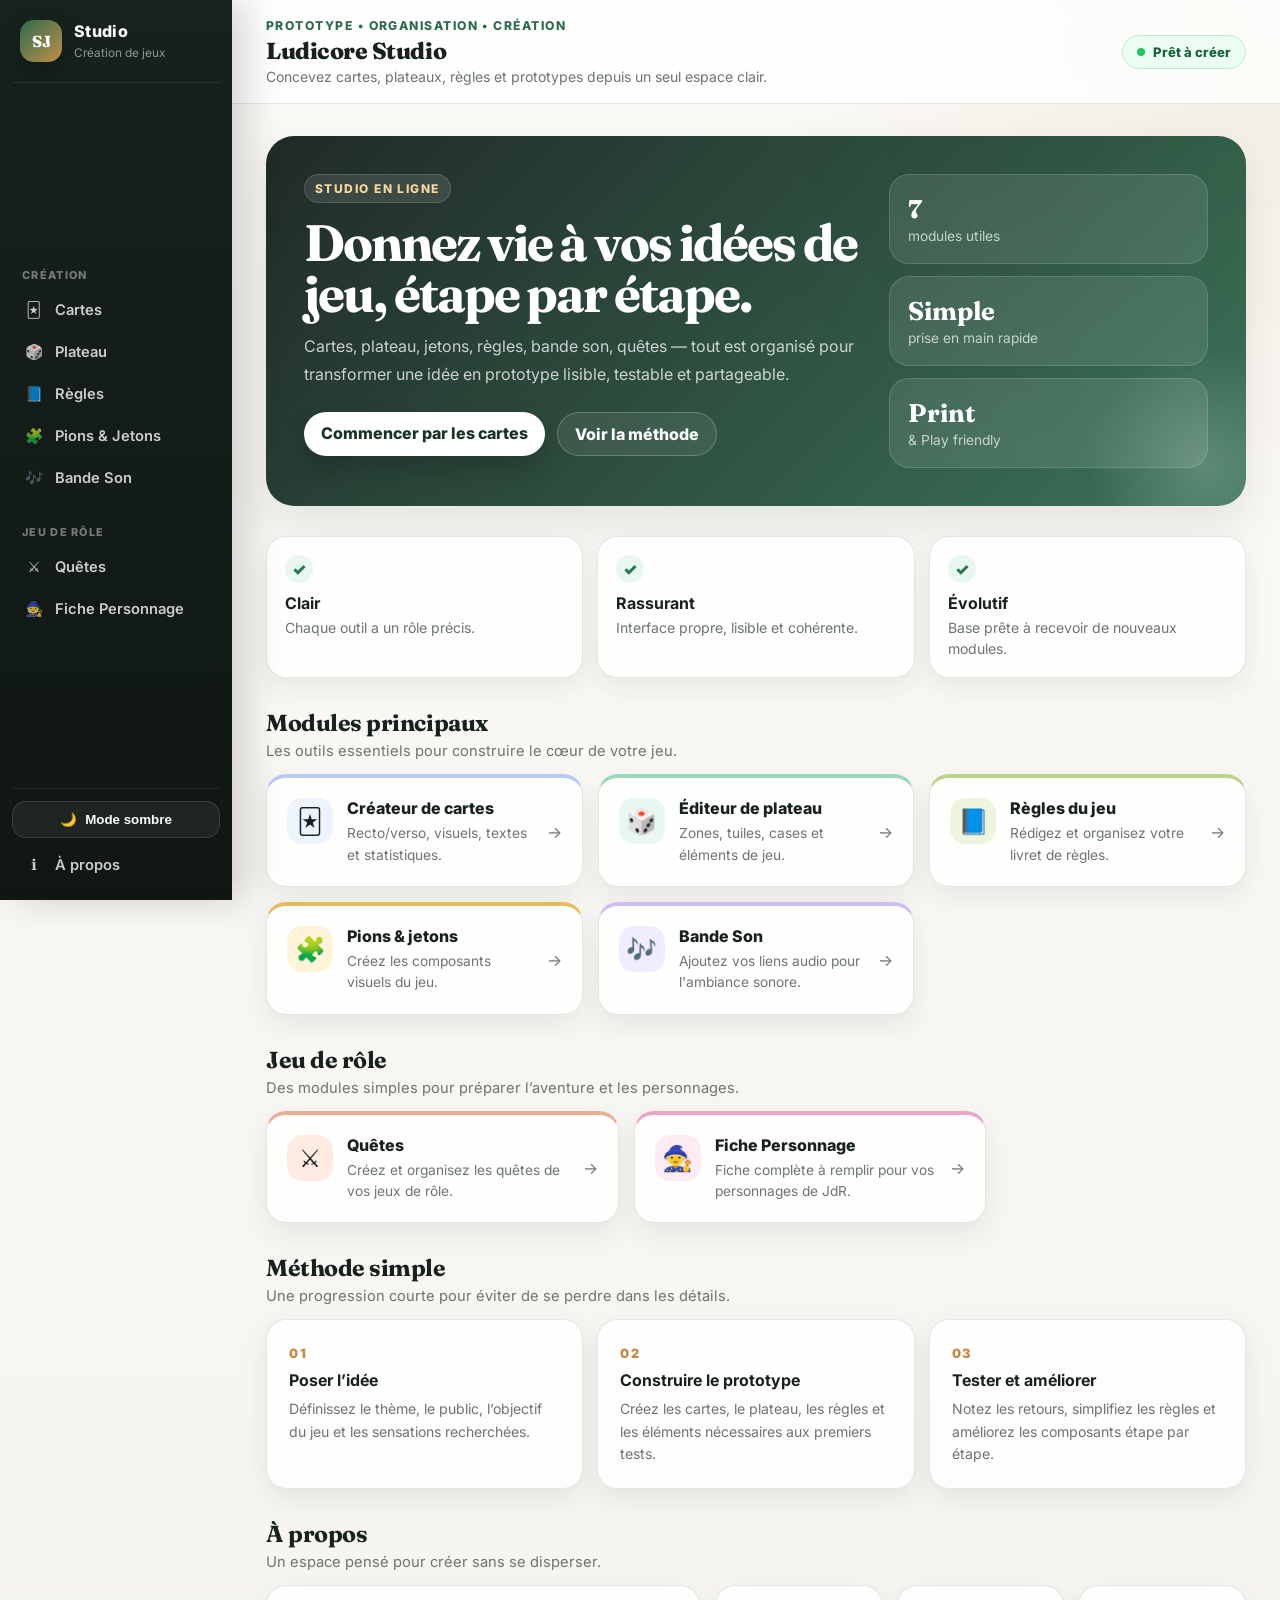
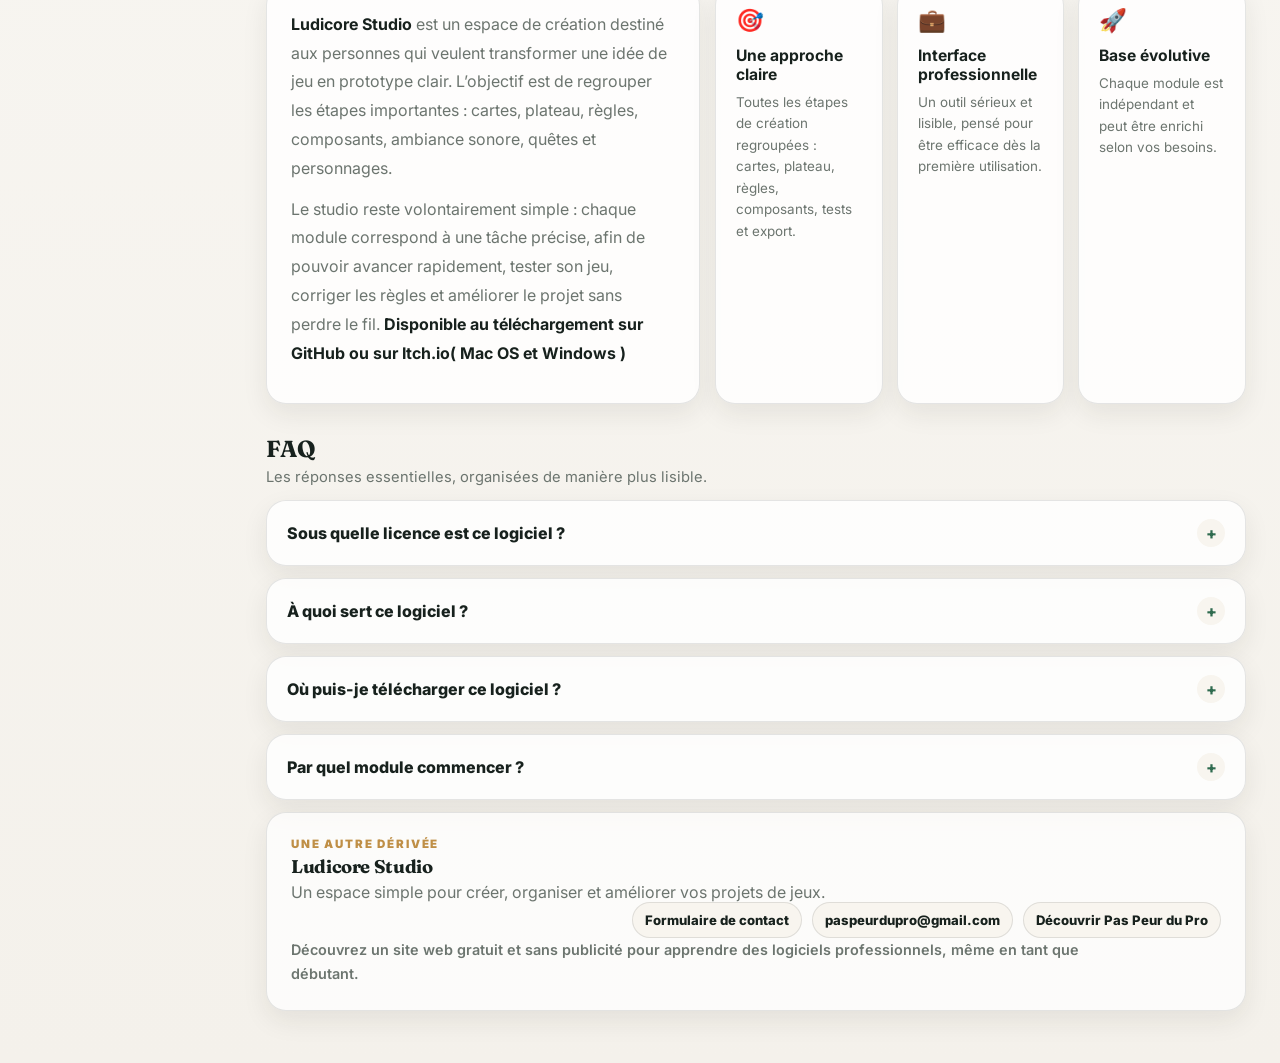
==== commit 30cb47d6: "Rearrange FAQ content in index.html Reorganized FAQ sections by moving the 'Par quel module commence" ====
--- a/index.html
+++ b/index.html
@@ -172,16 +172,7 @@
                 <p>Il comporte plusieurs modules : création de cartes de jeu, création de map, rédaction des règles, création de pions et jetons, bande son, quêtes et fiche personnage. Il peut servir pour une esquisse, un prototype, ou pourquoi pas pour une utilisation commerciale.</p>
               </div>
             </details>
-
-            <details>
-              <summary>Par quel module commencer ?</summary>
-              <div class="faq-content">
-                <p>Le plus simple est de commencer par les règles ou les cartes. Les règles donnent la structure du jeu, tandis que les cartes permettent de tester rapidement les idées principales.</p>
-              </div>
-            </details>
-          </div>
-      
-<details>
+  <details>
   <summary>Où puis-je télécharger ce logiciel ?</summary>
   <div class="faq-content">
     <p>
@@ -192,9 +183,15 @@
     </p>
   </div>
 </details>
-
-  
+            <details>
+              <summary>Par quel module commencer ?</summary>
+              <div class="faq-content">
+                <p>Le plus simple est de commencer par les règles ou les cartes. Les règles donnent la structure du jeu, tandis que les cartes permettent de tester rapidement les idées principales.</p>
+              </div>
+            </details>
+          </div>
 </details>
+          
         <footer class="site-signature reveal">
           <div class="footer-card">
             <div class="footer-brand">
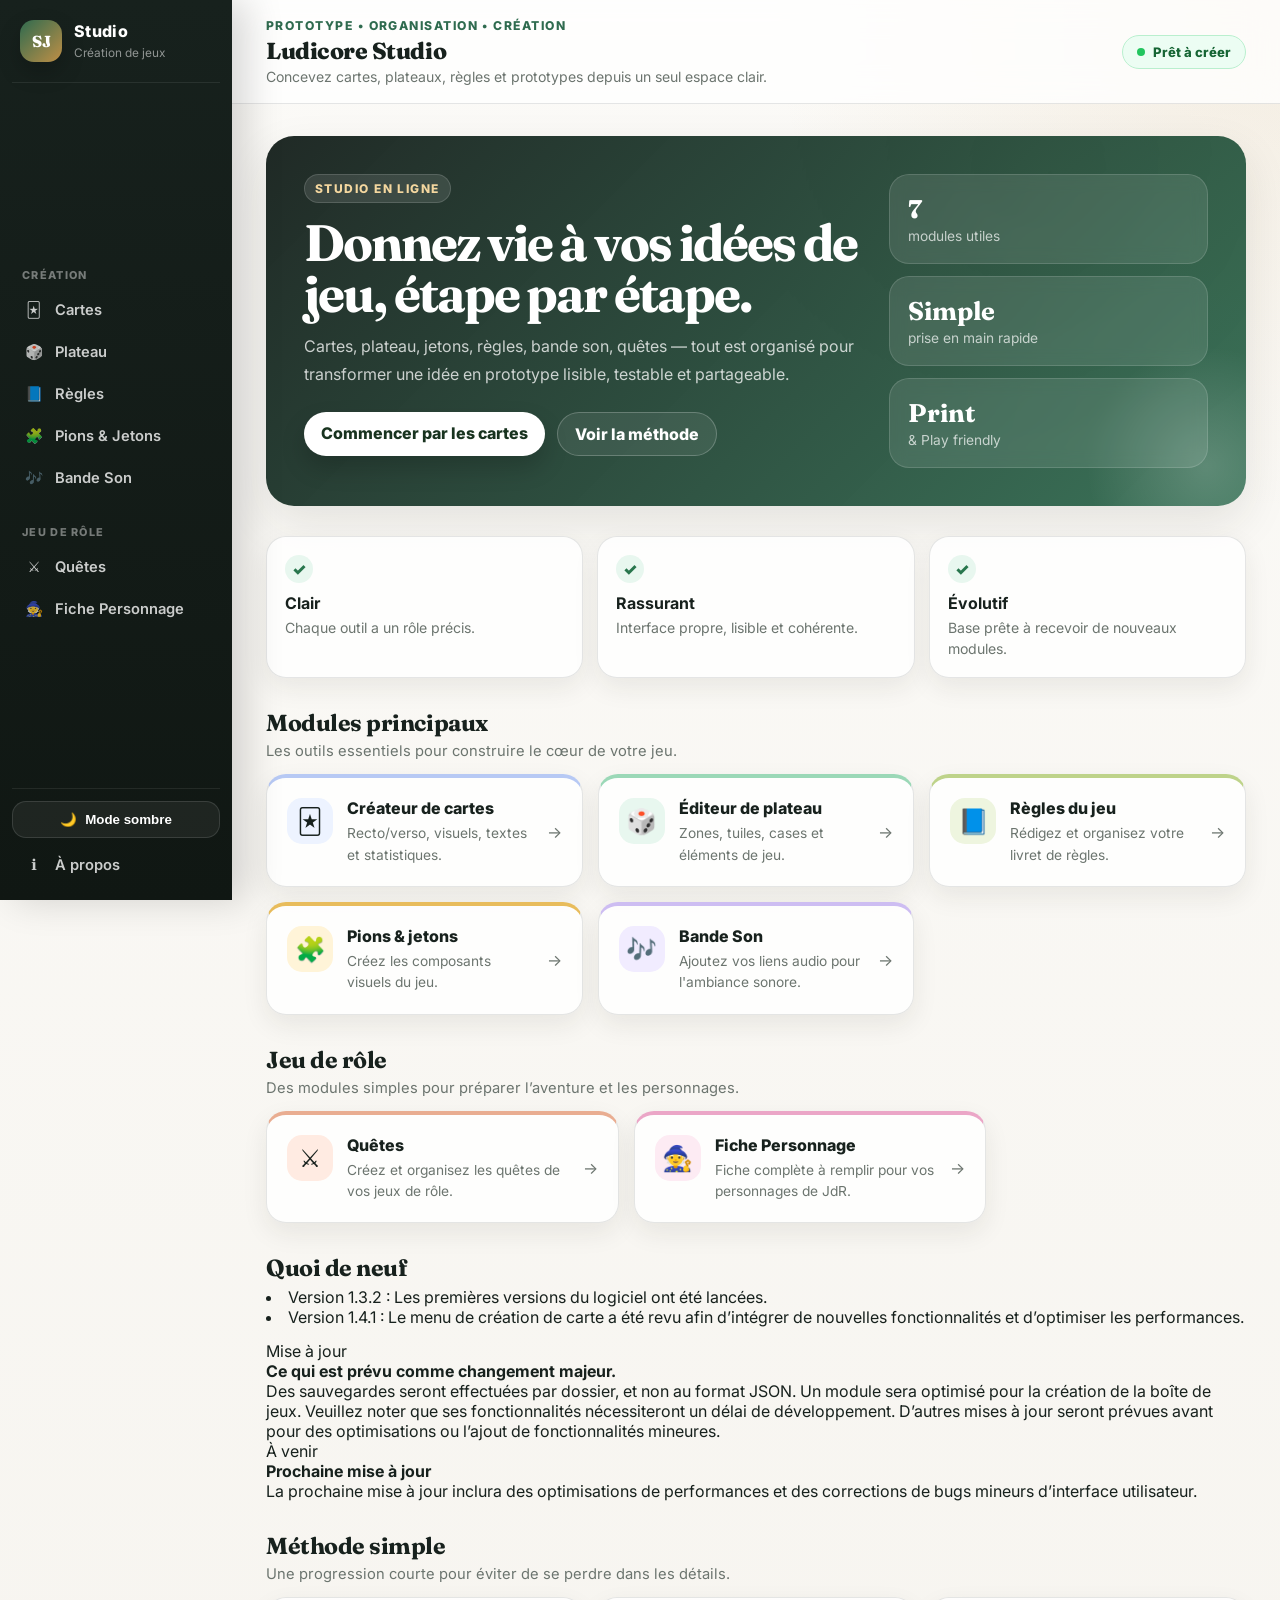
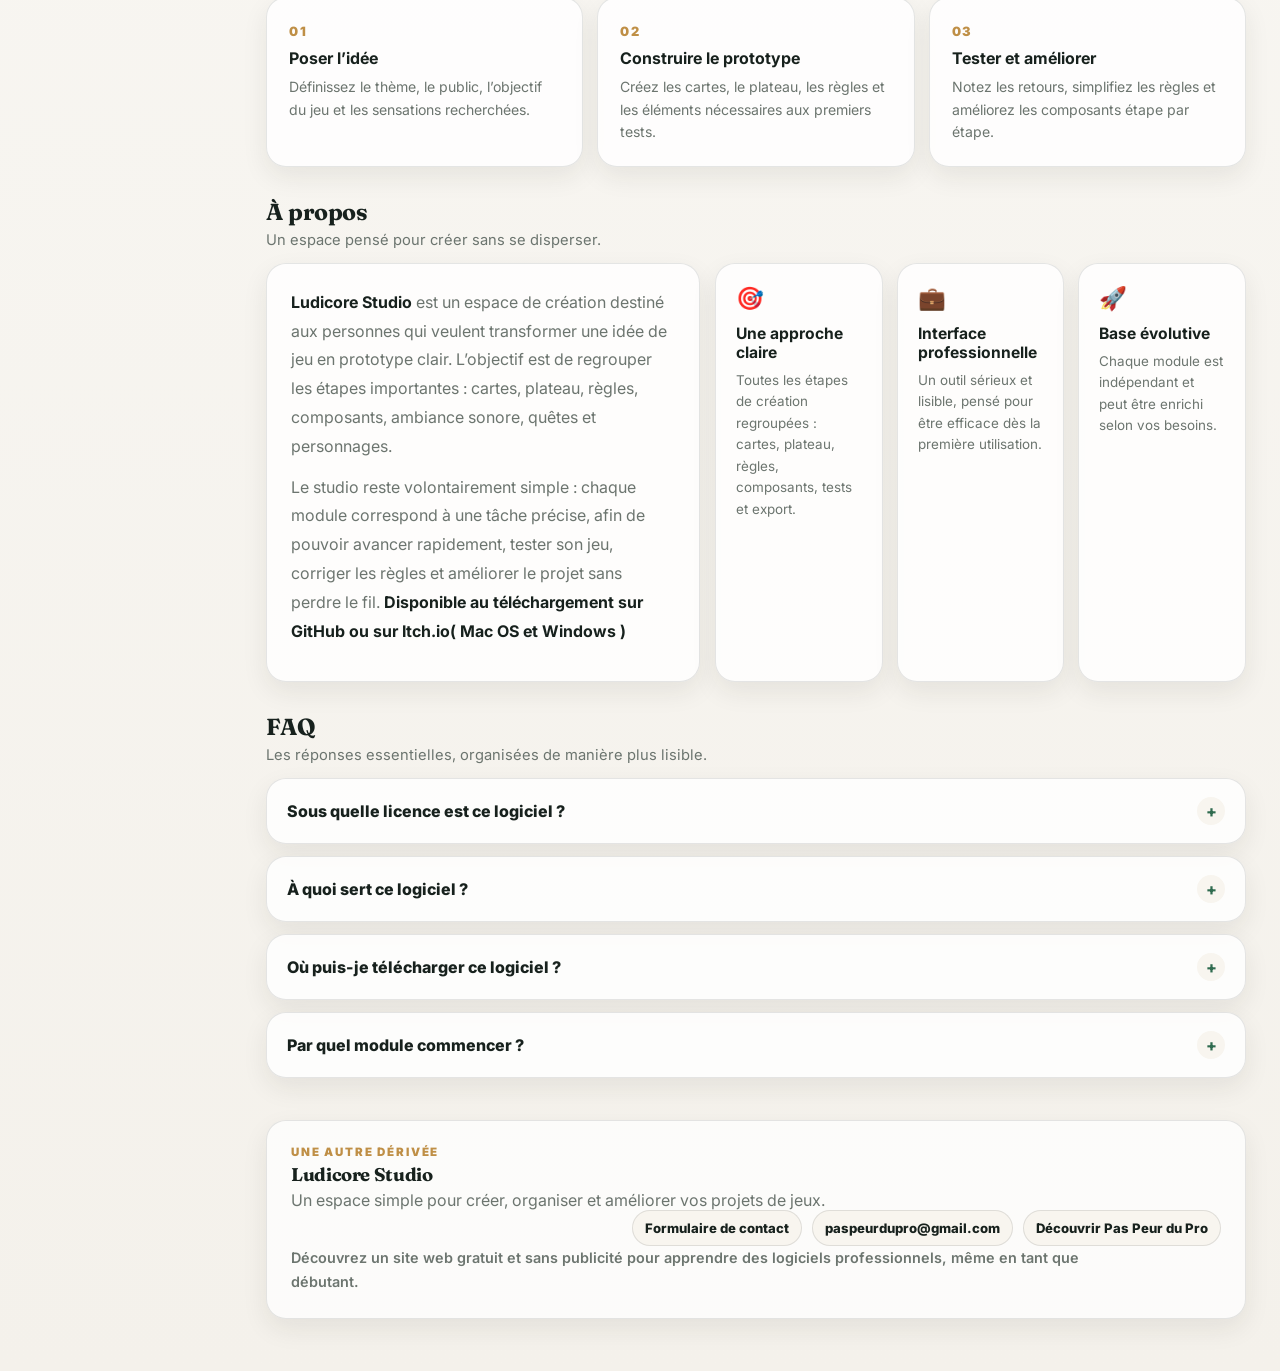
==== commit 5e00eadd: "Add 'What's New' section to index.html Added a new section for recent updates and upcoming changes." ====
--- a/index.html
+++ b/index.html
@@ -111,6 +111,29 @@
           <div class="cards-row cards-row-jdr">
             <a href="quest.html" class="module-card mod-coral"><div class="mod-icon">⚔️</div><div class="mod-body"><strong>Quêtes</strong><p>Créez et organisez les quêtes de vos jeux de rôle.</p></div><span class="mod-arrow">→</span></a>
             <a href="fiche_perso.html" class="module-card mod-pink"><div class="mod-icon">🧙</div><div class="mod-body"><strong>Fiche Personnage</strong><p>Fiche complète à remplir pour vos personnages de JdR.</p></div><span class="mod-arrow">→</span></a>
+          </div>
+        </section>
+
+
+        <section class="whats-new-section reveal" id="whatsNewSection">
+          <div class="section-heading">
+            <h3 class="section-title">Quoi de neuf</h3>
+            <p><li> Version 1.3.2 : Les premières versions du logiciel ont été lancées.
+                <li> Version 1.4.1 : Le menu de création de carte a été revu afin d’intégrer de nouvelles fonctionnalités et d’optimiser les performances.
+                
+                </p>
+          </div>
+          <div class="whats-new-grid">
+            <article class="whats-new-card">
+              <span class="update-badge">Mise à jour</span>
+              <h4>Ce qui est prévu comme changement majeur. </h4>
+              <p>Des sauvegardes seront effectuées par dossier, et non au format JSON. Un module sera optimisé pour la création de la boîte de jeux. Veuillez noter que ses fonctionnalités nécessiteront un délai de développement. D’autres mises à jour seront prévues avant pour des optimisations ou l’ajout de fonctionnalités mineures. </p>
+            </article>
+            <article class="whats-new-card">
+              <span class="update-badge">À venir</span>
+              <h4>Prochaine mise à jour</h4>
+              <p>La prochaine mise à jour inclura des optimisations de performances et des corrections de bugs mineurs d’interface utilisateur. </p>
+            </article>
           </div>
         </section>
 
@@ -190,7 +213,7 @@
               </div>
             </details>
           </div>
-</details>
+        </section>
           
         <footer class="site-signature reveal">
           <div class="footer-card">
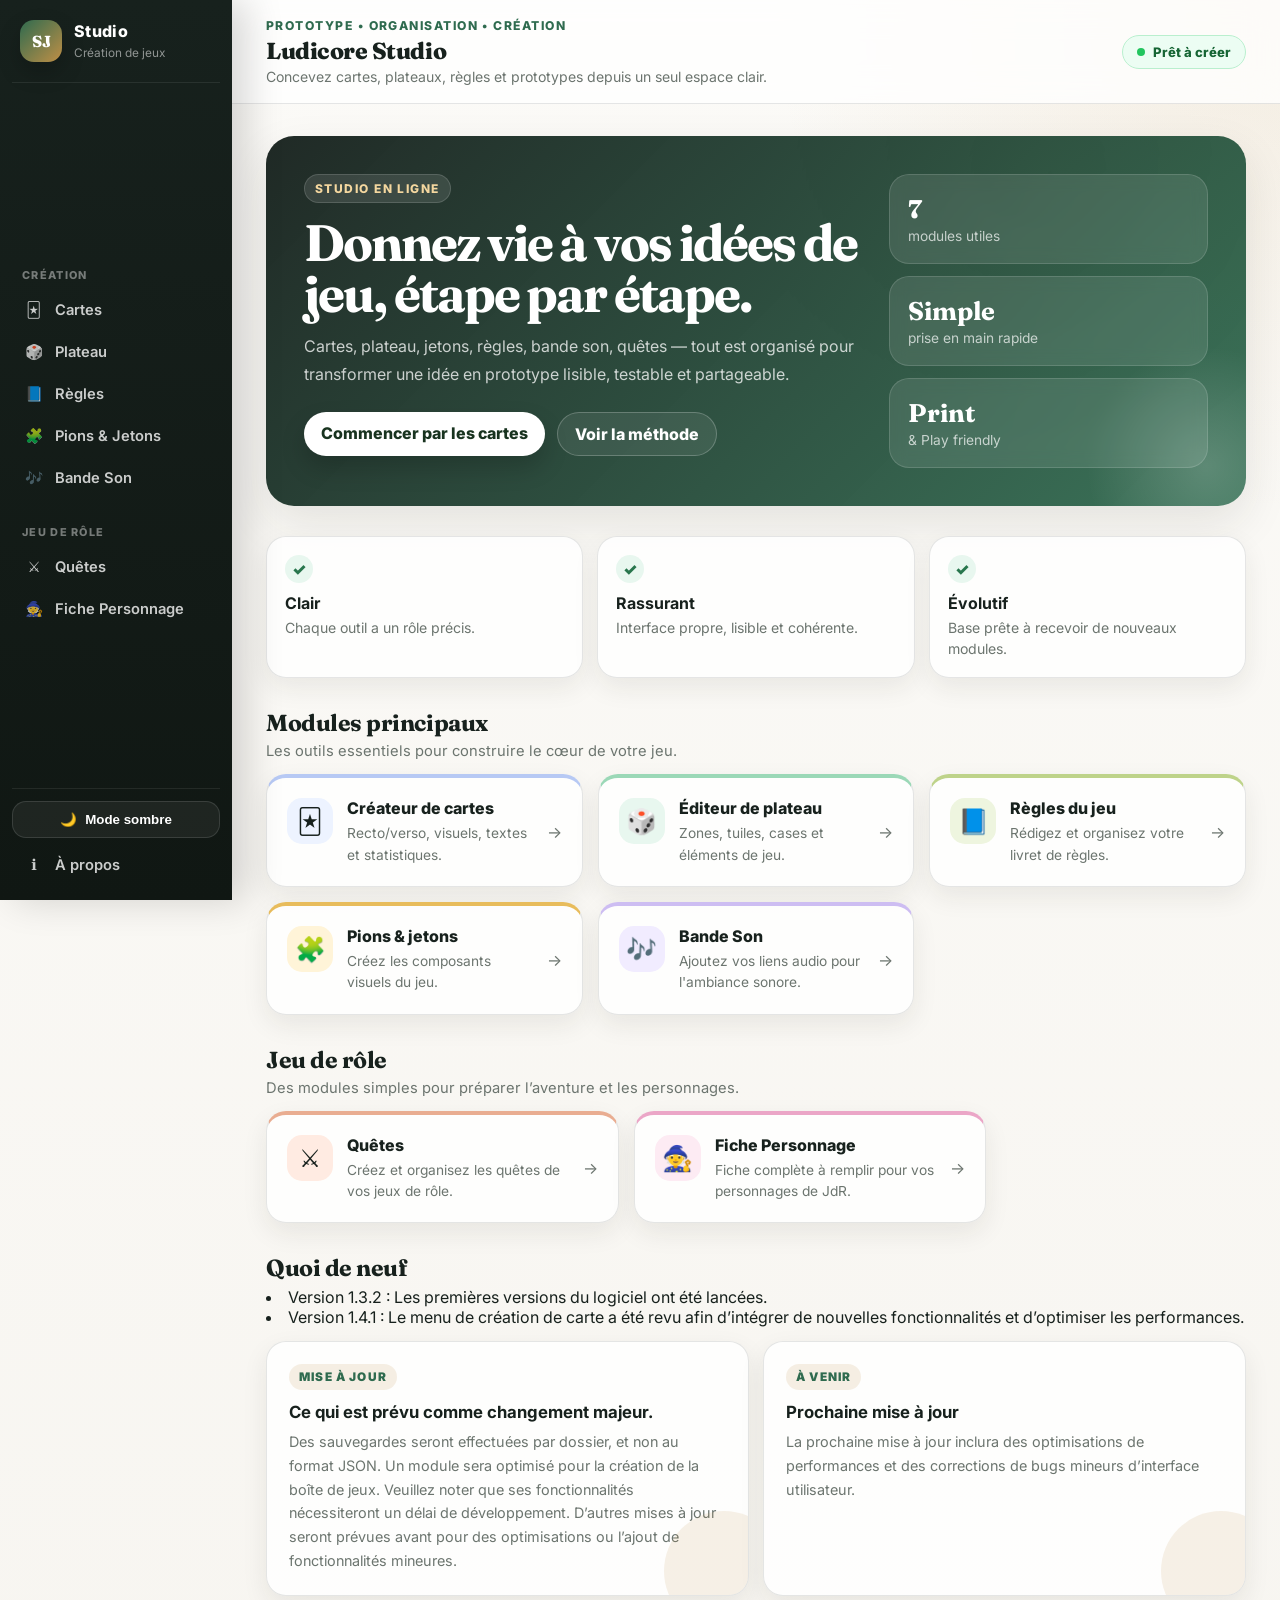
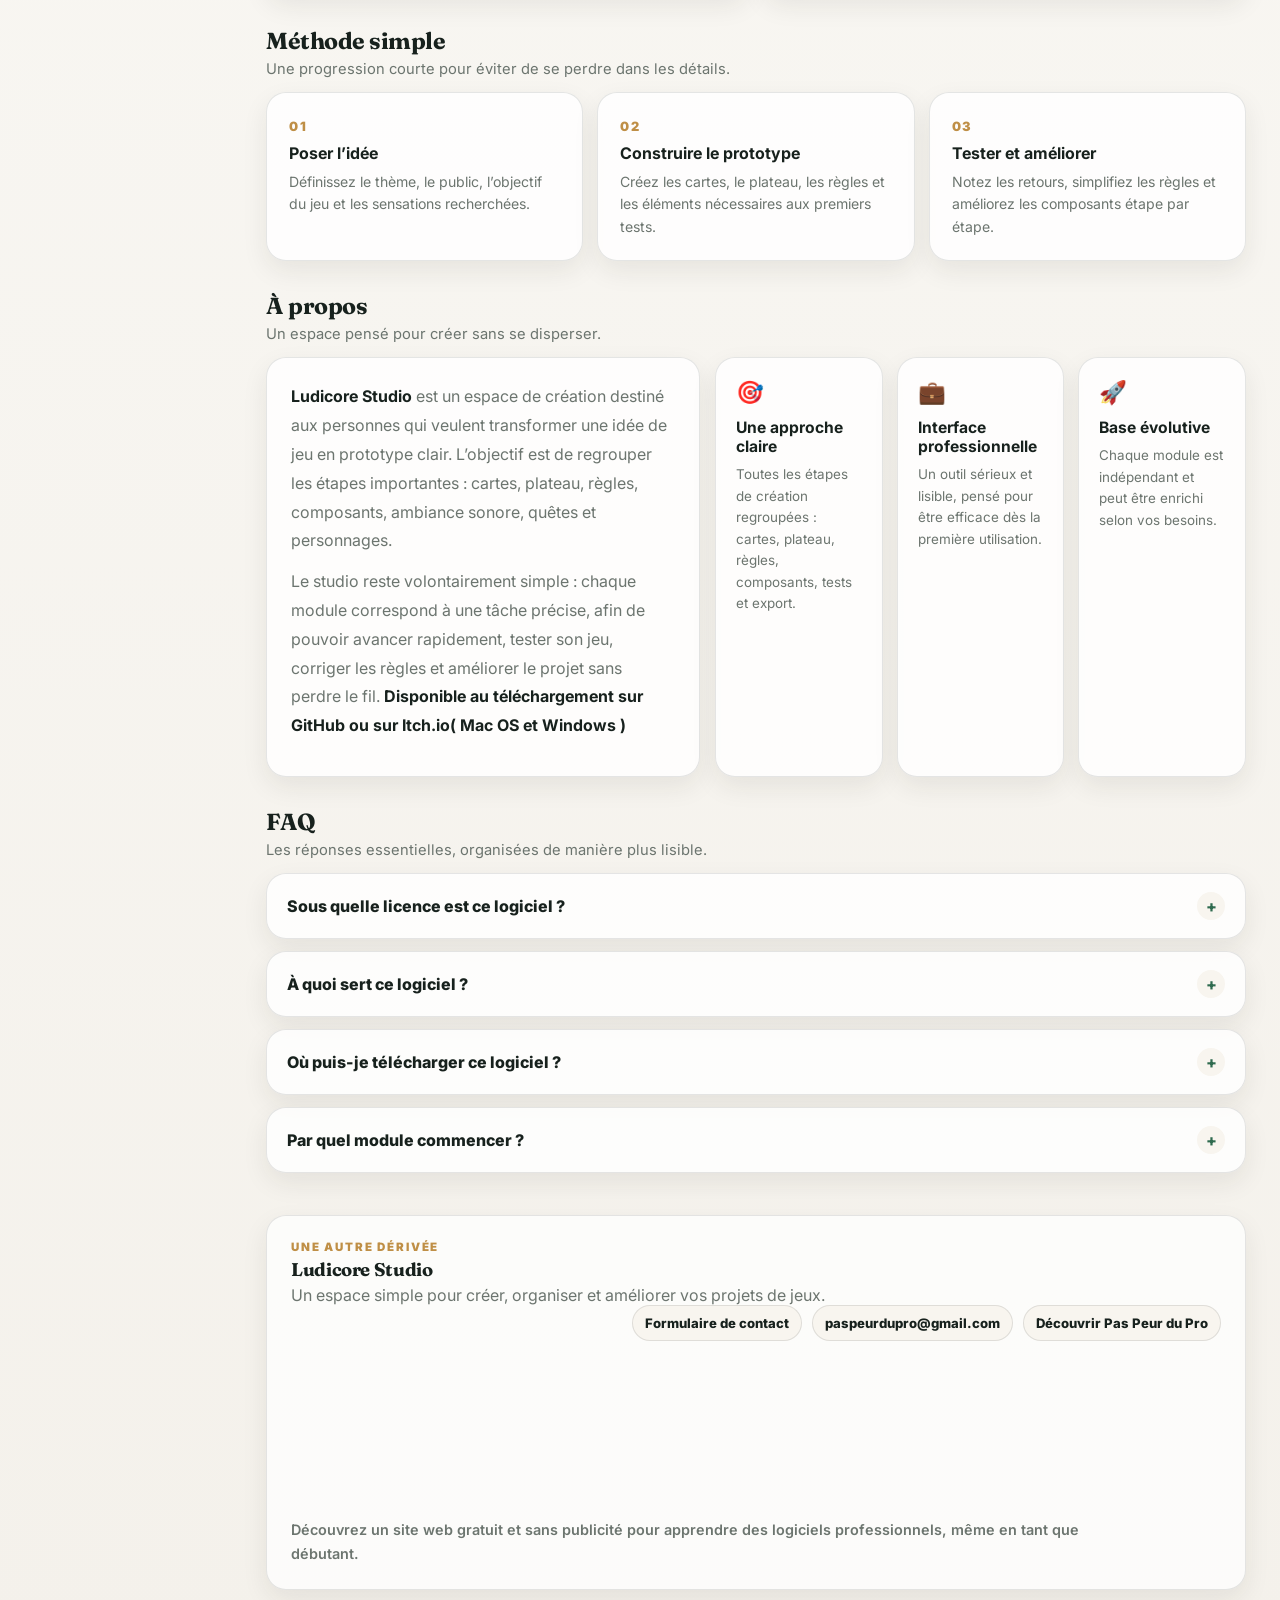
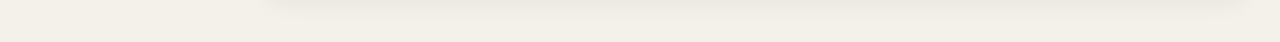
==== commit aafb9526: "Add iframe for Ludicore Studio in footer" ====
--- a/index.html
+++ b/index.html
@@ -227,6 +227,7 @@
               <a href="https://forms.gle/heeTeyEHN59yxwr16" target="_blank" rel="noopener noreferrer">Formulaire de contact</a>
               <a href="mailto:paspeurdupro@gmail.com">paspeurdupro@gmail.com</a>
               <a href="https://pas-peur-du-pro.pages.dev" target="_blank" rel="noopener noreferrer">Découvrir Pas Peur du Pro</a>
+              <iframe frameborder="0" src="https://itch.io/embed/4535416" width="552" height="167"><a href="https://patone2a.itch.io/ludicore-studio">ludicore studio by Patone2A</a></iframe>
             </div>
 
             <p class="footer-note">
--- a/styles.css
+++ b/styles.css
@@ -374,3 +374,13 @@
   .hero-panel { grid-template-columns:1fr; }
   .cards-row, .cards-row-jdr { grid-template-columns:1fr; }
 }
+
+
+.whats-new-grid { display:grid; grid-template-columns: repeat(2, minmax(0, 1fr)); gap:14px; }
+.whats-new-card { background: rgba(255,255,255,.82); border:1px solid var(--border); border-radius: var(--radius); box-shadow: var(--shadow-soft); padding:22px; position:relative; overflow:hidden; }
+body.dark .whats-new-card { background: rgba(23,33,29,.82); }
+.whats-new-card::after { content:''; position:absolute; right:-36px; bottom:-36px; width:120px; height:120px; border-radius:50%; background:rgba(191,143,70,.12); }
+.update-badge { display:inline-flex; margin-bottom:12px; padding:6px 10px; border-radius:999px; background:rgba(191,143,70,.14); color:var(--brand); font-size:.74rem; font-weight:900; text-transform:uppercase; letter-spacing:.1em; }
+.whats-new-card h4 { margin:0 0 8px; font-size:1.05rem; }
+.whats-new-card p { color:var(--muted); line-height:1.65; font-size:.9rem; }
+@media (max-width: 760px) { .whats-new-grid { grid-template-columns:1fr; } }
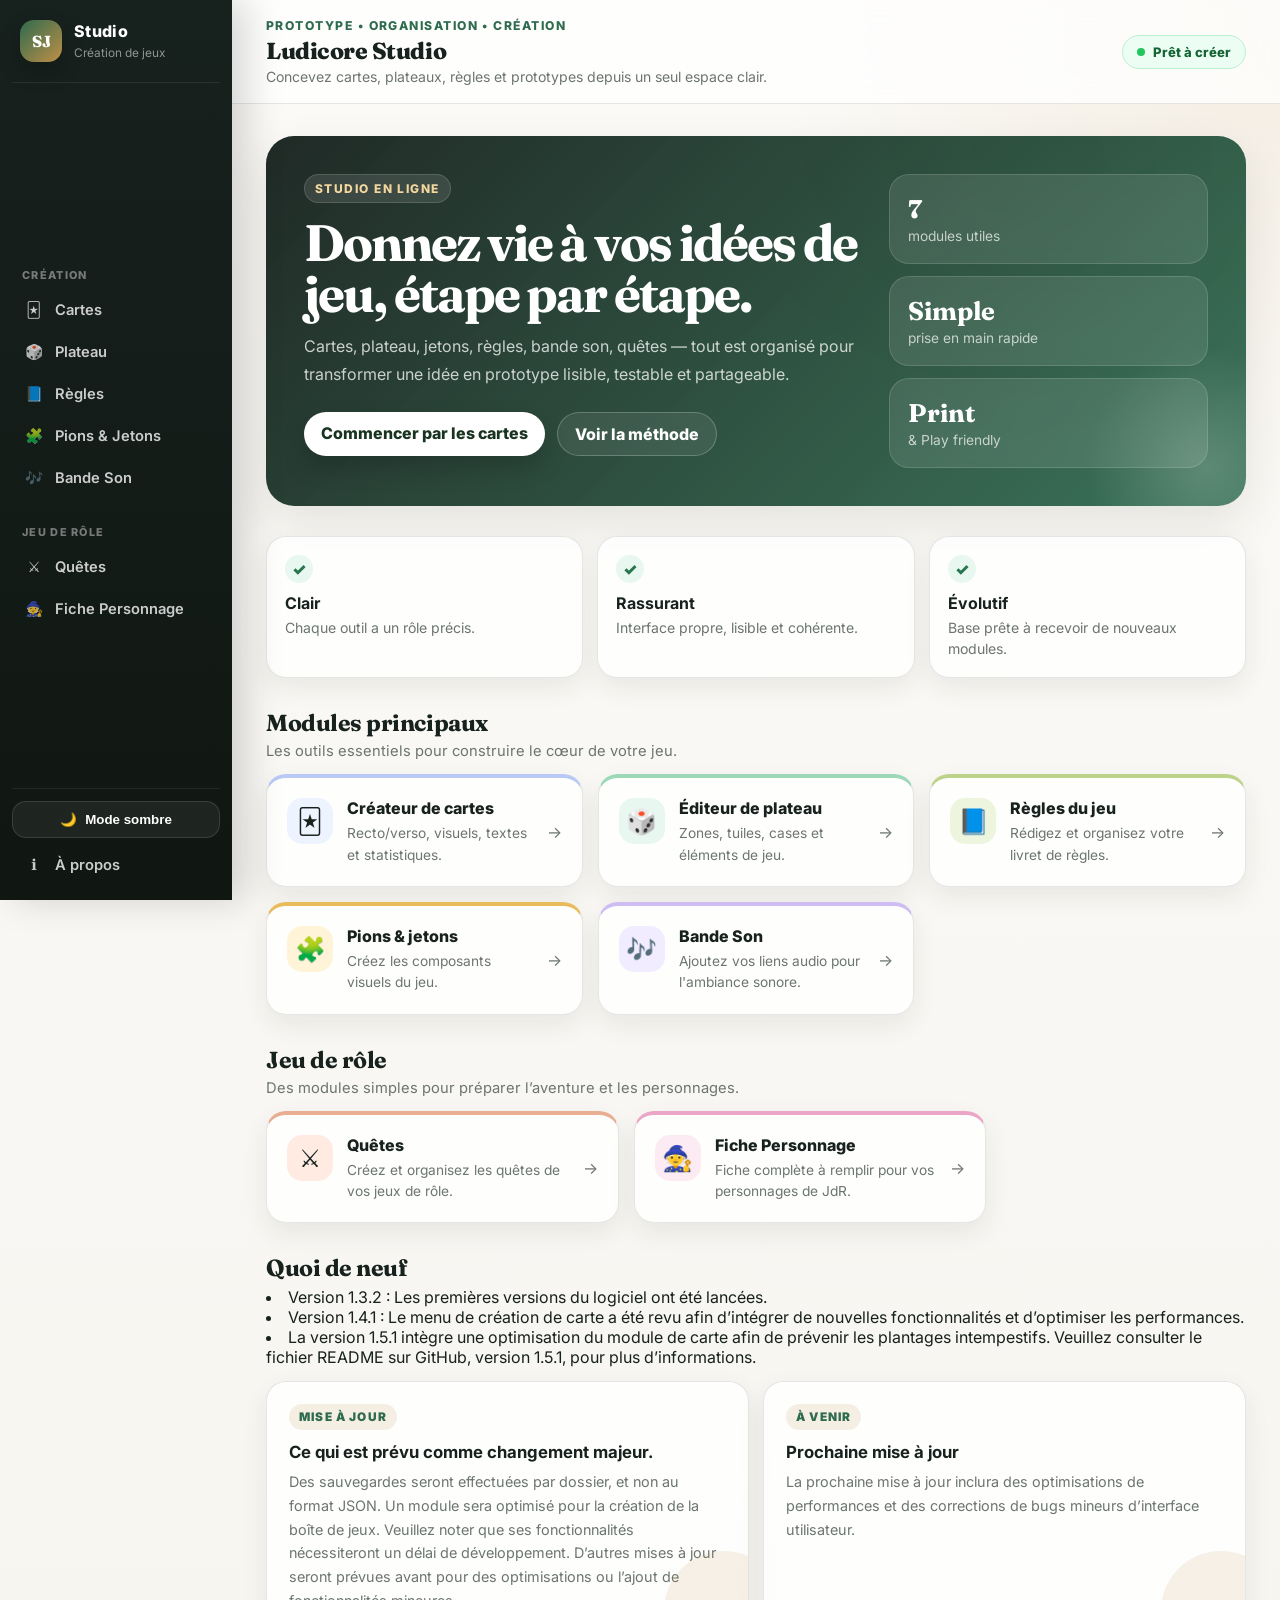
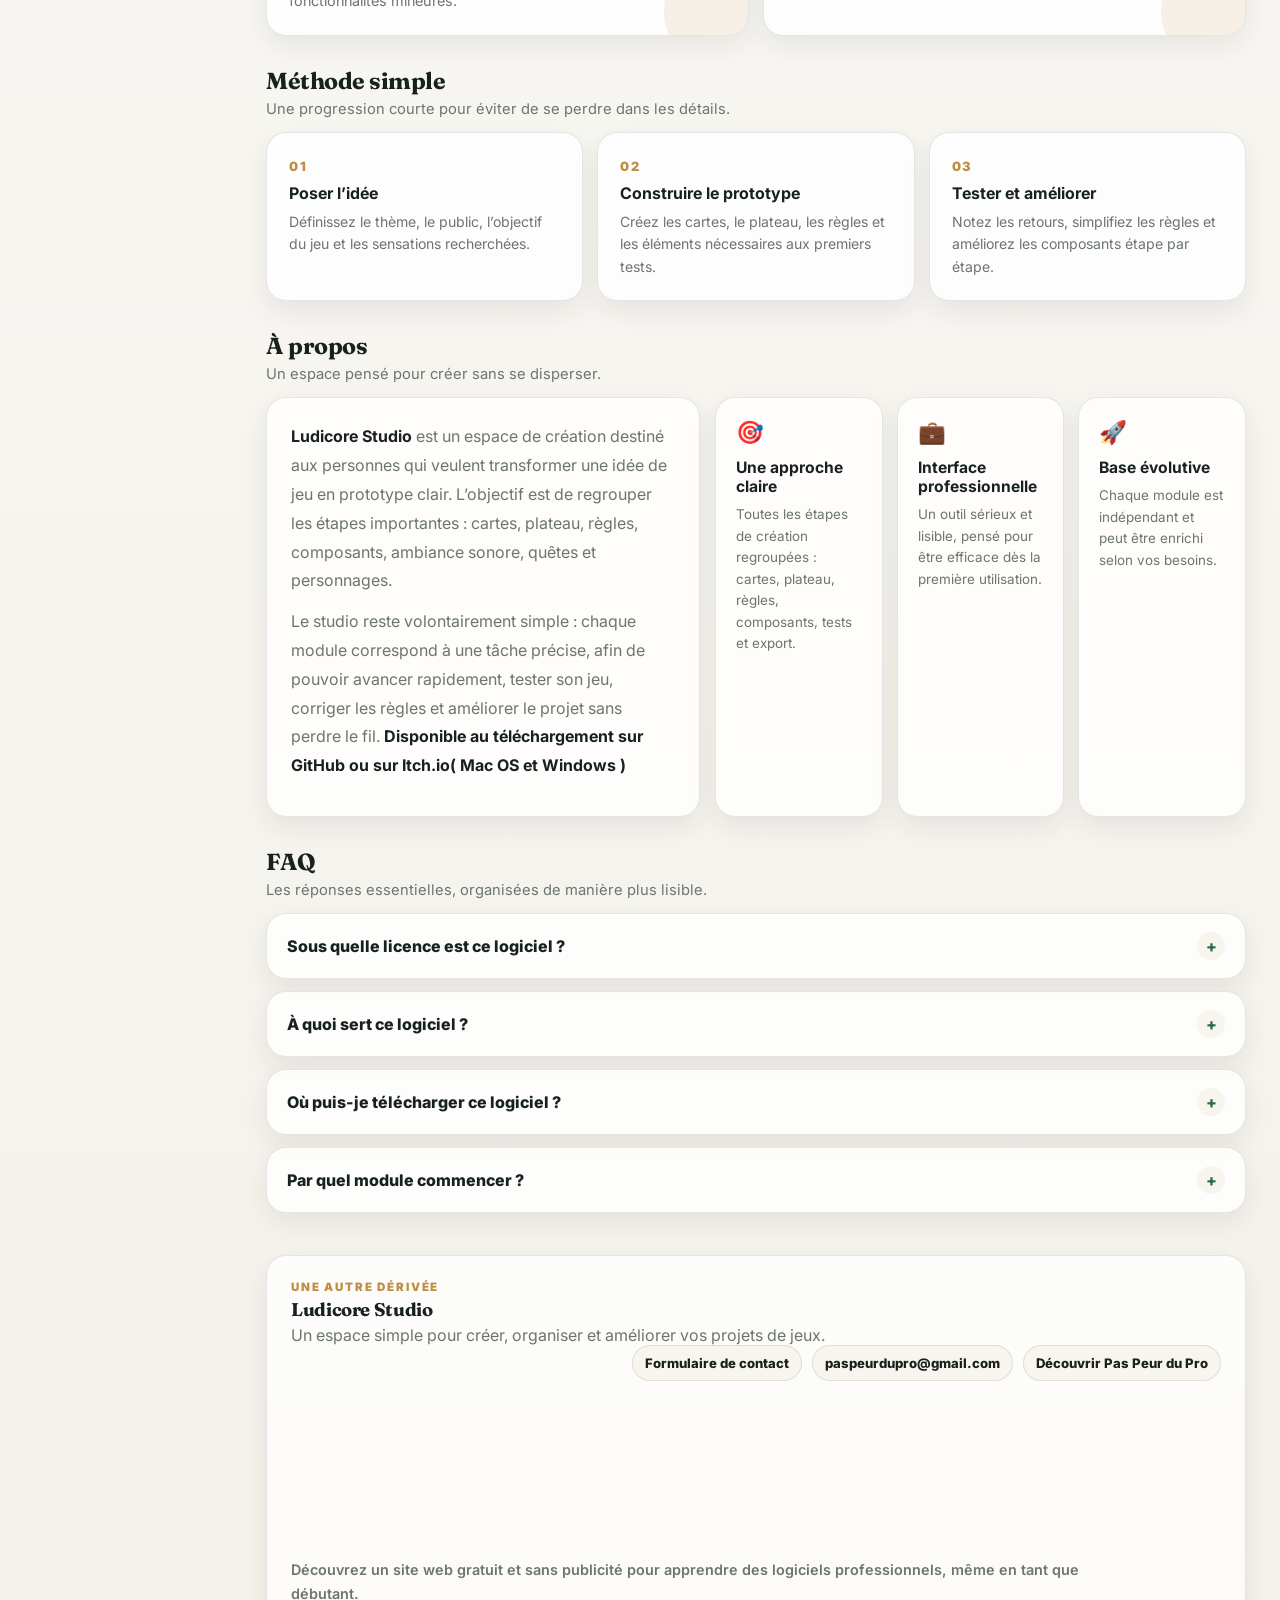
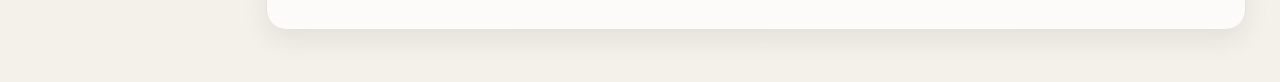
==== commit e3a7616e: "Update index.html" ====
--- a/index.html
+++ b/index.html
@@ -120,8 +120,8 @@
             <h3 class="section-title">Quoi de neuf</h3>
             <p><li> Version 1.3.2 : Les premières versions du logiciel ont été lancées.
                 <li> Version 1.4.1 : Le menu de création de carte a été revu afin d’intégrer de nouvelles fonctionnalités et d’optimiser les performances.
-                
-                </p>
+                <li>La version 1.5.1 intègre une optimisation du module de carte afin de prévenir les plantages intempestifs. Veuillez consulter le fichier README sur GitHub, version 1.5.1, pour plus d’informations.
+
           </div>
           <div class="whats-new-grid">
             <article class="whats-new-card">
